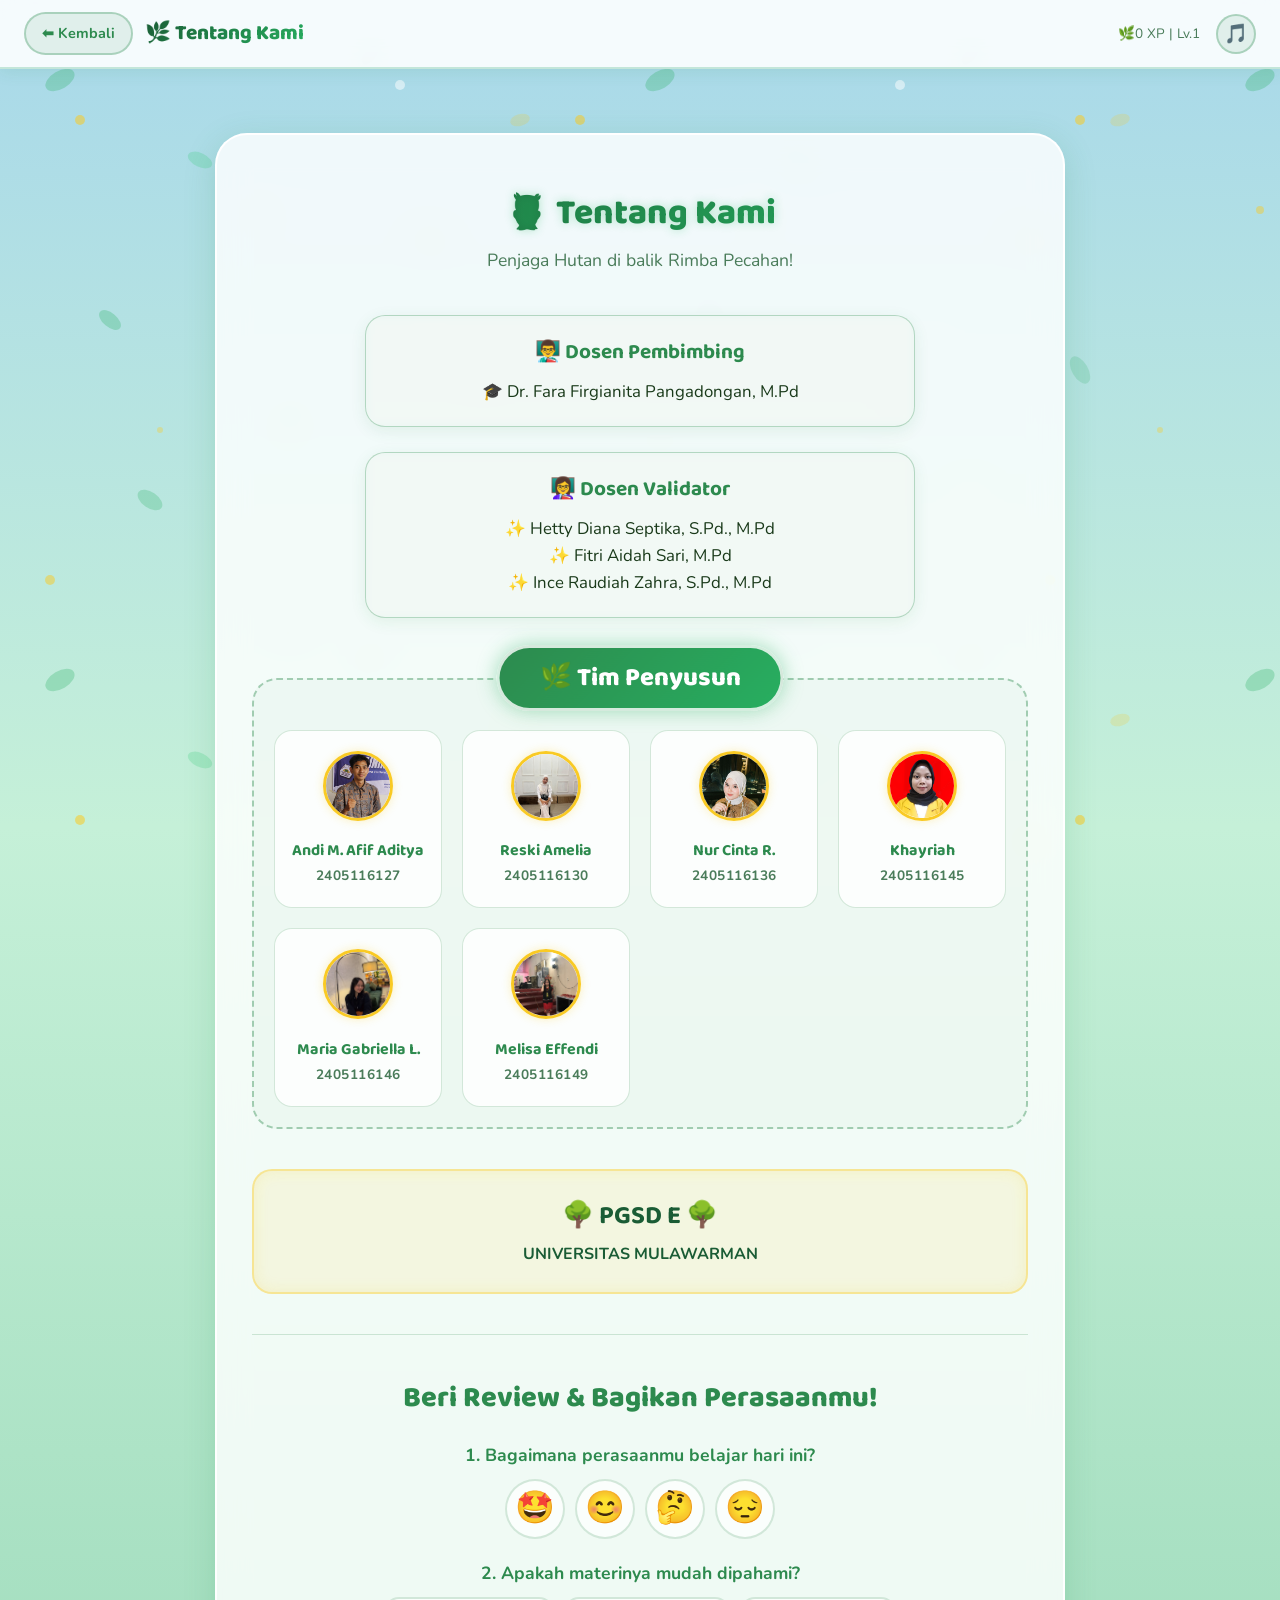
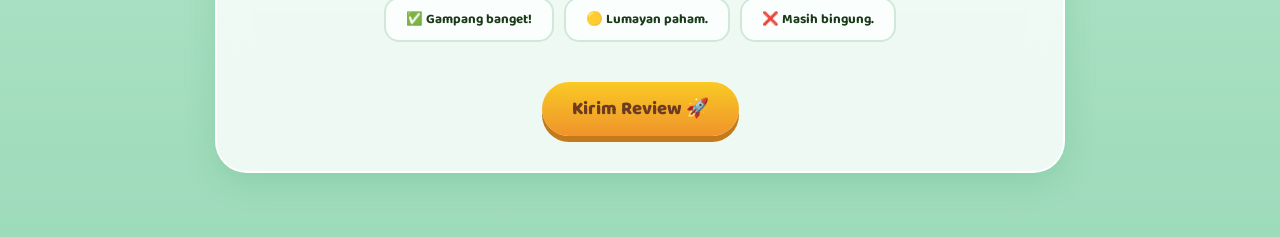
==== about.html @ dbb19a78 "Add files via upload" ====
<!DOCTYPE html>
<html lang="id">
<head>
    <meta charset="UTF-8">
    <meta name="viewport" content="width=device-width, initial-scale=1.0">
    <meta name="description" content="Tentang Kami - Tim pengembang eLKPD Rimba Pecahan.">
    <title>Rimba Pecahan - Tentang Kami</title>
    <link rel="stylesheet" href="css/style.css">
    <style>
        /* Container Utama */
        .about-panel { max-width: 850px; margin: 40px auto; padding-top: 50px !important; }
        
        .section-heading { font-family: 'Baloo 2'; font-weight: 800; color: var(--forest-dark); text-shadow: 0 0 10px rgba(39, 174, 96, 0.3); }

        /* Role Box Modern */
        .role-box {
            background: rgba(45, 138, 78, 0.05);
            backdrop-filter: blur(5px);
            border-radius: 20px;
            padding: 20px;
            max-width: 550px;
            margin: 0 auto 25px auto;
            text-align: center;
            border: 1px solid rgba(45, 138, 78, 0.3);
            box-shadow: 0 4px 15px rgba(45, 138, 78, 0.1);
        }
        .role-box h4 { font-family: 'Baloo 2'; font-size: 1.3rem; color: var(--forest-mid); margin-bottom: 10px; }
        .role-box p, .role-box ul { color: var(--text-primary); font-size: 1.05rem; list-style: none; padding: 0; margin: 0; }

        /* Area Tim Penyusun */
        .team-wrapper {
            position: relative;
            margin-top: 60px;
            padding: 40px 20px 20px 20px;
            border-radius: 25px;
            border: 2px dashed rgba(45, 138, 78, 0.4);
            background: rgba(45, 138, 78, 0.03);
        }

        /* Label Tim Penyusun yang Diselaraskan */
        .team-badge {
            background: linear-gradient(135deg, var(--forest-mid) 0%, var(--leaf-vivid) 100%);
            color: white;
            padding: 10px 40px;
            border-radius: 50px;
            font-family: 'Baloo 2', cursive;
            font-size: 1.6rem;
            border: 3px solid rgba(255, 255, 255, 0.8);
            box-shadow: 0 0 20px rgba(39, 174, 96, 0.4);
            position: absolute;
            top: -35px;
            left: 50%;
            transform: translateX(-50%);
            z-index: 10;
            white-space: nowrap;
            font-weight: 800;
        }

        /* Grid Anggota */
        .dev-grid { 
            display: grid; 
            grid-template-columns: repeat(auto-fit, minmax(140px, 1fr)); 
            gap: 20px; 
            margin-top: 10px; 
        }

        .dev-member { 
            background: rgba(255, 255, 255, 0.8); 
            padding: 20px 10px; 
            border-radius: 18px; 
            border: 1px solid rgba(45, 138, 78, 0.2); 
            text-align: center; 
            transition: all 0.3s cubic-bezier(0.175, 0.885, 0.32, 1.275); 
        }

        .dev-member:hover { 
            transform: translateY(-10px); 
            background: rgba(255, 255, 255, 0.95);
            border-color: var(--sunny-yellow);
            box-shadow: 0 10px 25px rgba(249, 202, 36, 0.2);
        }

        .dev-ava img { 
            width: 70px; height: 70px; 
            border-radius: 50%; 
            border: 3px solid var(--sunny-yellow); 
            box-shadow: 0 0 10px rgba(249, 202, 36, 0.3);
            margin: 0 auto 12px;
            object-fit: cover;
        }

        .dev-name { font-family: 'Baloo 2'; font-weight: 700; color: var(--forest-mid); font-size: 1rem; line-height: 1.2; margin-bottom: 5px; }
        .dev-nim { font-size: 0.85rem; color: var(--text-secondary); font-weight: bold; letter-spacing: 0.5px; }

        /* Universitas Badge */
        .univ-badge { 
            text-align: center; 
            margin-top: 40px; 
            padding: 25px; 
            background: rgba(249, 202, 36, 0.1); 
            border: 2px solid rgba(249, 202, 36, 0.4); 
            border-radius: 20px; 
            box-shadow: inset 0 0 15px rgba(249, 202, 36, 0.15);
        }
        .univ-badge h3 { font-family: 'Baloo 2'; color: var(--forest-dark); font-size: 1.6rem; margin-bottom: 5px; }

        /* Review Section */
        .r-btn { border-radius: 15px; font-family: 'Baloo 2'; font-weight: 700; border: 2px solid rgba(45, 138, 78, 0.2); background: rgba(255,255,255,0.7); cursor:pointer; padding:10px; transition:0.3s; color:var(--text-primary); }
        .r-btn:hover { background: rgba(255,255,255,0.9); }
        .r-btn.selected { background: var(--leaf-vivid) !important; color: white !important; border-color: var(--forest-mid) !important; }
        .btn-gold { 
            background: linear-gradient(to bottom, var(--sunny-yellow), var(--honey-orange));
            color: var(--wood-dark); font-weight: 800; padding: 12px 30px; border-radius: 50px;
            border: none; cursor: pointer; transition: 0.3s;
        }
        .btn-gold:hover { transform: scale(1.1); box-shadow: 0 0 20px rgba(249, 202, 36, 0.6); }
        
        .rating-row { display: flex; gap: 10px; justify-content: center; margin-top: 10px; flex-wrap: wrap;}
        .r-emoji { font-size: 2rem; border-radius: 50%; width: 60px; height: 60px; display:flex; align-items:center; justify-content:center;}
        .r-text { padding: 10px 20px; }
        .review-q { margin-bottom: 20px; text-align: left;}
        .review-q p { font-weight: bold; color: var(--forest-mid); font-size: 1.1rem; text-align:center;}
        .divider { border: 0; height: 1px; background: rgba(45, 138, 78, 0.2); margin: 40px 0; }
        .section-title { font-family: 'Baloo 2'; font-size: 1.8rem; color: var(--forest-mid); font-weight: 800; margin-bottom: 20px;}
    </style>
</head>
<body>
    <script src="js/script.js"></script>
    <script>
        renderTopNav('Tentang Kami', true, 'dashboard.html');

        document.body.insertAdjacentHTML('beforeend', `
        <main class="page-container">
            <div class="glass-panel about-panel">
                <div class="section-heading" style="text-align:center; font-size:2.2rem; margin-bottom:5px;">🦉 Tentang Kami</div>
                <div class="section-subtitle" style="text-align:center; margin-bottom:40px;">Penjaga Hutan di balik Rimba Pecahan!</div>

                <div class="role-box">
                    <h4>👨‍🏫 Dosen Pembimbing</h4>
                    <p>🎓 Dr. Fara Firgianita Pangadongan, M.Pd</p>
                </div>

                <div class="role-box">
                    <h4>👩‍🏫 Dosen Validator</h4>
                    <ul>
                        <li>✨ Hetty Diana Septika, S.Pd., M.Pd</li>
                        <li>✨ Fitri Aidah Sari, M.Pd</li>
                        <li>✨ Ince Raudiah Zahra, S.Pd., M.Pd</li>
                    </ul>
                </div>
                
                <div class="team-wrapper">
                    <div class="team-badge">🌿 Tim Penyusun</div>
                    <div class="dev-grid">
                        <div class="dev-member">
                            <div class="dev-ava"><img src="img/andi.jpg" alt="Andi"></div>
                            <div class="dev-name">Andi M. Afif Aditya</div>
                            <div class="dev-nim">2405116127</div>
                        </div>
                        <div class="dev-member">
                            <div class="dev-ava"><img src="img/reski.jpg" alt="Reski"></div>
                            <div class="dev-name">Reski Amelia</div>
                            <div class="dev-nim">2405116130</div>
                        </div>
                        <div class="dev-member">
                            <div class="dev-ava"><img src="img/nurcinta.jpg" alt="Nur Cinta"></div>
                            <div class="dev-name">Nur Cinta R.</div>
                            <div class="dev-nim">2405116136</div>
                        </div>
                        <div class="dev-member">
                            <div class="dev-ava"><img src="img/khayriah.jpg" alt="Khayriah"></div>
                            <div class="dev-name">Khayriah</div>
                            <div class="dev-nim">2405116145</div>
                        </div>
                        <div class="dev-member">
                            <div class="dev-ava"><img src="img/maria.jpg" alt="Maria"></div>
                            <div class="dev-name">Maria Gabriella L.</div>
                            <div class="dev-nim">2405116146</div>
                        </div>                       
                        <div class="dev-member">
                            <div class="dev-ava"><img src="img/melisa.jpg" alt="Melisa"></div>
                            <div class="dev-name">Melisa Effendi</div>
                            <div class="dev-nim">2405116149</div>
                        </div>
                    </div> 
                </div>

                <div class="univ-badge">
                    <h3>🌳 PGSD E 🌳</h3>
                    <h4 style="color: var(--forest-dark); font-weight: bold;">UNIVERSITAS MULAWARMAN</h4>
                </div>

                <hr class="divider">

                <div class="review-section" style="text-align:center">
                    <div class="section-title">Beri Review & Bagikan Perasaanmu!</div>

                    <div class="review-q">
                        <p>1. Bagaimana perasaanmu belajar hari ini?</p>
                        <div class="rating-row" id="moodRow">
                            <button class="r-btn r-emoji" data-group="mood" onclick="selectRating(this)" title="Senang Sekali">🤩</button>
                            <button class="r-btn r-emoji" data-group="mood" onclick="selectRating(this)" title="Senang">😊</button>
                            <button class="r-btn r-emoji" data-group="mood" onclick="selectRating(this)" title="Biasa Saja">🤔</button>
                            <button class="r-btn r-emoji" data-group="mood" onclick="selectRating(this)" title="Sedih">😔</button>
                        </div>
                    </div>

                    <div class="review-q">
                        <p>2. Apakah materinya mudah dipahami?</p>
                        <div class="rating-row" id="understandRow">
                            <button class="r-btn r-text" data-group="understand" onclick="selectRating(this)"><span>✅</span> Gampang banget!</button>
                            <button class="r-btn r-text" data-group="understand" onclick="selectRating(this)"><span>🟡</span> Lumayan paham.</button>
                            <button class="r-btn r-text" data-group="understand" onclick="selectRating(this)"><span>❌</span> Masih bingung.</button>
                        </div>
                    </div>

                    <button class="btn-gold" style="margin-top:20px" onclick="submitReview()">Kirim Review 🚀</button>
                </div>
            </div>
        </main>`);

        function selectRating(btn) {
            const group = btn.dataset.group;
            document.querySelectorAll(`.r-btn[data-group='${group}']`).forEach(b => b.classList.remove('selected'));
            btn.classList.add('selected');
            if(typeof AudioManager !== 'undefined') AudioManager.playClick();
        }

        function submitReview() {
            alert('Terima kasih reviewnya! 🌿');
            window.location.href = 'dashboard.html';
        }
    </script>
</body>
</html>
---- css/style.css ----
/* === RIMBA AJAIB PECAHAN - MAGICAL FOREST DESIGN SYSTEM === */
@import url('https://fonts.googleapis.com/css2?family=Nunito:wght@400;600;700;900&family=Baloo+2:wght@500;700;800;900&display=swap');

:root {
  /* === Magical Forest Palette === */
  --forest-dark:    #1a5c35;
  --forest-mid:     #2d8a4e;
  --forest-light:   #52b788;
  --leaf-vivid:     #27ae60;
  --leaf-bright:    #2ecc71;
  --sunny-yellow:   #f9ca24;
  --honey-orange:   #f0932b;
  --sky-blue:       #74b9ff;
  --sky-light:      #a8d8ea;
  --wood-dark:      #6d3b1f;
  --wood-mid:       #9b6a3d;
  --wood-light:     #d4956a;
  --cream:          #fffbf0;
  --warm-white:     #ffffff;

  /* === Compatibility Aliases (used in inline styles across HTML files) === */
  --deep-navy:      var(--forest-dark);
  --space-blue:     var(--forest-mid);
  --nebula-purple:  #6c5ce7;
  --star-gold:      var(--sunny-yellow);
  --comet-orange:   var(--honey-orange);
  --plasma-cyan:    var(--sky-blue);
  --aurora-green:   var(--leaf-vivid);
  --nova-pink:      #fd79a8;
  --text-primary:   #1a3a1a;
  --text-secondary: #4a7c5a;

  /* === Light Forest Glass Effect === */
  --glass-bg:       rgba(255, 255, 255, 0.82);
  --glass-border:   rgba(255, 255, 255, 0.95);
  --glass-shadow:   0 8px 32px rgba(45, 138, 78, 0.18);

  /* === Shape === */
  --radius-sm:      14px;
  --radius-md:      22px;
  --radius-lg:      32px;
  --radius-full:    50px;

  /* === Transitions === */
  --transition-fast:   0.2s ease;
  --transition-med:    0.4s cubic-bezier(0.25, 0.8, 0.25, 1);
  --transition-bounce: 0.6s cubic-bezier(0.68, -0.55, 0.265, 1.55);
}

*, *::before, *::after { box-sizing: border-box; margin: 0; padding: 0; }

html { scroll-behavior: smooth; }

body {
  font-family: 'Nunito', sans-serif;
  background: linear-gradient(180deg, #a8d8ea 0%, #c5f0d8 45%, #9edbbb 100%);
  color: var(--text-primary);
  min-height: 100vh;
  overflow-x: hidden;
  line-height: 1.6;
}

/* === FLOATING FOREST BACKGROUND LAYERS (replaces starfield) === */
.forest-layer {
  position: fixed; top: 0; left: 0;
  width: 100%; height: 100%;
  pointer-events: none; z-index: 0;
  overflow: hidden;
}

/* Floating leaves layer */
.forest-layer.layer1 {
  background: transparent url("data:image/svg+xml,%3Csvg xmlns='http://www.w3.org/2000/svg' width='600' height='600'%3E%3Cellipse cx='60' cy='80' rx='16' ry='9' fill='%2327ae60' opacity='0.28' transform='rotate(-30 60 80)'/%3E%3Cellipse cx='200' cy='160' rx='13' ry='7' fill='%232ecc71' opacity='0.22' transform='rotate(25 200 160)'/%3E%3Cellipse cx='370' cy='55' rx='11' ry='6' fill='%2327ae60' opacity='0.2' transform='rotate(-50 370 55)'/%3E%3Cellipse cx='430' cy='240' rx='15' ry='8' fill='%23f9ca24' opacity='0.18' transform='rotate(15 430 240)'/%3E%3Cellipse cx='110' cy='320' rx='13' ry='7' fill='%2327ae60' opacity='0.28' transform='rotate(40 110 320)'/%3E%3Cellipse cx='290' cy='420' rx='11' ry='6' fill='%232ecc71' opacity='0.22' transform='rotate(-25 290 420)'/%3E%3Cellipse cx='480' cy='370' rx='15' ry='8' fill='%2327ae60' opacity='0.18' transform='rotate(60 480 370)'/%3E%3Cellipse cx='520' cy='120' rx='10' ry='6' fill='%23f9ca24' opacity='0.2' transform='rotate(-15 520 120)'/%3E%3Cellipse cx='150' cy='500' rx='14' ry='8' fill='%2327ae60' opacity='0.25' transform='rotate(35 150 500)'/%3E%3C/svg%3E") repeat;
  animation: driftLeaves1 70s linear infinite;
}

/* Firefly/sparkle layer */
.forest-layer.layer2 {
  background: transparent url("data:image/svg+xml,%3Csvg xmlns='http://www.w3.org/2000/svg' width='500' height='700'%3E%3Ccircle cx='80' cy='120' r='5' fill='%23f9ca24' opacity='0.55'/%3E%3Ccircle cx='260' cy='210' r='4' fill='%23f9ca24' opacity='0.45'/%3E%3Ccircle cx='400' cy='85' r='5' fill='%23ffffff' opacity='0.5'/%3E%3Ccircle cx='160' cy='430' r='3' fill='%23f9ca24' opacity='0.35'/%3E%3Ccircle cx='430' cy='340' r='4' fill='%23ffffff' opacity='0.4'/%3E%3Ccircle cx='50' cy='580' r='5' fill='%23f9ca24' opacity='0.5'/%3E%3Ccircle cx='330' cy='560' r='3' fill='%232ecc71' opacity='0.45'/%3E%3Ccircle cx='470' cy='490' r='4' fill='%23f9ca24' opacity='0.4'/%3E%3Cellipse cx='290' cy='630' rx='11' ry='6' fill='%2327ae60' opacity='0.18' transform='rotate(-30 290 630)'/%3E%3C/svg%3E") repeat;
  animation: driftLeaves2 100s linear infinite;
}

/* Keep backward-compat class names for HTML files that use stars-layer */
.stars-layer { display: none; }

@keyframes driftLeaves1 { to { background-position: -2500px 3500px; } }
@keyframes driftLeaves2 { to { background-position: 1800px -3000px; } }

/* === GLASSMORPHISM PANELS (Light Forest) === */
.glass-panel {
  background: var(--glass-bg);
  backdrop-filter: blur(16px);
  -webkit-backdrop-filter: blur(16px);
  border-radius: var(--radius-lg);
  border: 2px solid var(--glass-border);
  box-shadow: var(--glass-shadow);
  padding: 35px;
  transition: transform var(--transition-med), box-shadow var(--transition-med);
}
.glass-panel:hover {
  box-shadow: 0 12px 40px rgba(45, 138, 78, 0.25);
}

/* === TOP NAVIGATION BAR === */
.top-nav {
  position: sticky; top: 0; z-index: 100;
  display: flex; justify-content: space-between; align-items: center;
  padding: 12px 24px;
  background: rgba(255, 255, 255, 0.88);
  backdrop-filter: blur(14px);
  -webkit-backdrop-filter: blur(14px);
  border-bottom: 2px solid rgba(82, 183, 136, 0.3);
  box-shadow: 0 2px 16px rgba(45, 138, 78, 0.12);
}
.top-nav .nav-left { display: flex; align-items: center; gap: 12px; }
.top-nav .nav-right { display: flex; align-items: center; gap: 16px; }
.nav-title {
  font-family: 'Baloo 2', sans-serif;
  font-size: 1.3rem; font-weight: 800;
  background: linear-gradient(135deg, var(--forest-dark), var(--leaf-vivid));
  -webkit-background-clip: text; -webkit-text-fill-color: transparent;
  background-clip: text;
}
.nav-back-btn {
  background: rgba(45, 138, 78, 0.1); border: 2px solid rgba(45, 138, 78, 0.3);
  color: var(--forest-mid); padding: 8px 16px; border-radius: var(--radius-full);
  cursor: pointer; font-family: 'Nunito', sans-serif; font-weight: 700;
  font-size: 0.9rem; text-decoration: none;
  transition: all var(--transition-fast);
}
.nav-back-btn:hover { background: rgba(45, 138, 78, 0.2); transform: translateX(-3px); }
.nav-fire { animation: leafGlow 0.5s ease infinite alternate; }
@keyframes leafGlow {
  from { box-shadow: 0 0 10px rgba(39, 174, 96, 0.4), 0 0 20px rgba(39, 174, 96, 0.15); }
  to   { box-shadow: 0 0 22px rgba(39, 174, 96, 0.7), 0 0 45px rgba(39, 174, 96, 0.3); }
}

/* === MUSIC TOGGLE BUTTON === */
.btn-music {
  width: 40px; height: 40px; border-radius: 50%;
  background: rgba(45, 138, 78, 0.1); border: 2px solid rgba(45, 138, 78, 0.3);
  color: var(--forest-mid); font-size: 1.2rem; cursor: pointer;
  display: flex; align-items: center; justify-content: center;
  transition: all var(--transition-fast);
}
.btn-music:hover { background: rgba(45, 138, 78, 0.2); }
.btn-music.muted { opacity: 0.5; }

/* === BUTTONS === */
.btn-primary {
  background: linear-gradient(135deg, var(--honey-orange), #e67e22);
  color: white; border: none; padding: 14px 32px;
  font-family: 'Baloo 2', sans-serif; font-weight: 800; font-size: 1.15rem;
  border-radius: var(--radius-full); cursor: pointer;
  transition: all var(--transition-med);
  box-shadow: 0 6px 0 #b86118; text-shadow: 1px 1px 1px rgba(0,0,0,0.2);
  position: relative; overflow: hidden;
}
.btn-primary:hover  { transform: translateY(-3px); box-shadow: 0 9px 0 #b86118; }
.btn-primary:active { transform: translateY(4px);  box-shadow: 0 0 0 #b86118; }

.btn-secondary {
  background: linear-gradient(135deg, var(--sky-blue), #0984e3);
  color: white; border: none; padding: 12px 28px;
  font-family: 'Baloo 2', sans-serif; font-weight: 800; font-size: 1.05rem;
  border-radius: var(--radius-full); cursor: pointer;
  transition: all var(--transition-med);
  box-shadow: 0 5px 0 #0769b0;
}
.btn-secondary:hover { transform: translateY(-2px); box-shadow: 0 7px 0 #0769b0; }

.btn-gold {
  background: linear-gradient(135deg, var(--sunny-yellow), #f0932b);
  color: var(--wood-dark); border: none; padding: 14px 32px;
  font-family: 'Baloo 2', sans-serif; font-weight: 800; font-size: 1.15rem;
  border-radius: var(--radius-full); cursor: pointer;
  transition: all var(--transition-med);
  box-shadow: 0 6px 0 #c57a1a;
}
.btn-gold:hover  { transform: translateY(-3px); box-shadow: 0 9px 0 #c57a1a; }
.btn-gold:active { transform: translateY(4px);  box-shadow: 0 0 0 #c57a1a; }

/* === XP BAR (Forest Style) === */
.xp-bar-wrap { width: 100%; margin: 10px 0; }
.xp-bar-track {
  width: 100%; height: 22px; background: rgba(45, 138, 78, 0.12);
  border-radius: var(--radius-full); overflow: hidden;
  border: 2px solid rgba(45, 138, 78, 0.25);
  box-shadow: inset 0 2px 8px rgba(0,0,0,0.08);
}
.xp-bar-fill {
  height: 100%; width: 0%;
  background: linear-gradient(90deg, var(--leaf-vivid), var(--sunny-yellow));
  border-radius: var(--radius-full);
  transition: width 0.8s cubic-bezier(0.4,0,0.2,1);
  box-shadow: 0 0 12px rgba(39, 174, 96, 0.4);
  position: relative;
}
.xp-bar-fill::after {
  content: ''; position: absolute; top: 0; left: 0; right: 0; bottom: 0;
  background: linear-gradient(180deg, rgba(255,255,255,0.35) 0%, transparent 50%);
  border-radius: var(--radius-full);
}

/* === STEPPER (Progressive Disclosure) === */
.stepper { display: flex; align-items: center; justify-content: center; gap: 0; margin: 25px 0; }
.step-dot {
  width: 40px; height: 40px; border-radius: 50%;
  display: flex; align-items: center; justify-content: center;
  font-weight: 800; font-size: 0.95rem; cursor: pointer;
  transition: all var(--transition-med);
  border: 2px solid rgba(45, 138, 78, 0.3);
  background: rgba(45, 138, 78, 0.08); color: var(--text-secondary);
}
.step-dot.active {
  background: linear-gradient(135deg, var(--forest-mid), var(--leaf-vivid));
  color: white; border-color: var(--forest-mid);
  box-shadow: 0 0 15px rgba(45, 138, 78, 0.4);
  transform: scale(1.15);
}
.step-dot.completed {
  background: var(--leaf-vivid); color: white;
  border-color: var(--leaf-vivid);
}
.step-line {
  width: 40px; height: 3px; background: rgba(45, 138, 78, 0.2);
  transition: background var(--transition-med);
}
.step-line.completed { background: var(--leaf-vivid); }

/* === MISSION MAP NODES (Forest Path) === */
.mission-node {
  position: relative; cursor: pointer;
  transition: all var(--transition-med);
}
.mission-node .planet-icon {
  width: 80px; height: 80px; border-radius: 50%;
  display: flex; align-items: center; justify-content: center;
  font-size: 2.5rem; transition: all var(--transition-med);
  border: 3px solid transparent;
}
.mission-node.unlocked .planet-icon {
  border-color: var(--sunny-yellow);
  box-shadow: 0 0 20px rgba(249, 202, 36, 0.4), 0 0 40px rgba(249, 202, 36, 0.1);
  animation: leafPulse 3s ease-in-out infinite;
}
.mission-node.locked .planet-icon {
  filter: brightness(0.5) saturate(0.3);
  cursor: not-allowed;
}
.mission-node.completed .planet-icon {
  border-color: var(--leaf-vivid);
  box-shadow: 0 0 20px rgba(39, 174, 96, 0.5);
}
@keyframes leafPulse {
  0%, 100% { box-shadow: 0 0 20px rgba(249,202,36,0.4); }
  50%       { box-shadow: 0 0 35px rgba(249,202,36,0.65), 0 0 60px rgba(249,202,36,0.2); }
}

/* === ANIMATIONS === */
@keyframes float        { 0%,100% { transform: translateY(0); }      50% { transform: translateY(-12px); } }
@keyframes breathe      { 0%,100% { transform: scale(1); }           50% { transform: scale(1.05); } }
@keyframes blink        { 0%,48%,52%,100% { opacity: 1; }            50% { opacity: 0.1; } }
@keyframes slideUp      { from { opacity: 0; transform: translateY(40px); }  to { opacity: 1; transform: translateY(0); } }
@keyframes slideDown    { from { opacity: 0; transform: translateY(-40px); } to { opacity: 1; transform: translateY(0); } }
@keyframes fadeIn       { from { opacity: 0; } to { opacity: 1; } }
@keyframes shake        { 0%,100%{transform:translateX(0)} 20%{transform:translateX(-8px)} 40%{transform:translateX(8px)} 60%{transform:translateX(-6px)} 80%{transform:translateX(6px)} }
@keyframes springBounce { 0%{transform:translateY(100vh) scale(0.3)} 60%{transform:translateY(-20px) scale(1.1)} 80%{transform:translateY(10px) scale(0.95)} 100%{transform:translateY(0) scale(1)} }
@keyframes numberPop    { from { transform:scale(1.3); color:var(--sunny-yellow); } to { transform:scale(1); color:var(--text-primary); } }
@keyframes gradientBG   { 0%{background-position:0% 50%} 50%{background-position:100% 50%} 100%{background-position:0% 50%} }
@keyframes zoomIn       { from{opacity:0;transform:scale(0.5)} to{opacity:1;transform:scale(1)} }
@keyframes pulseGlow    { 0%,100%{box-shadow:0 0 5px rgba(39,174,96,0.4)} 50%{box-shadow:0 0 20px rgba(39,174,96,0.7),0 0 40px rgba(39,174,96,0.25)} }
@keyframes wingFlap     { 0%,100%{transform:rotate(0deg)} 25%{transform:rotate(-8deg)} 75%{transform:rotate(8deg)} }
@keyframes leafSway     { 0%,100%{transform:rotate(-5deg)} 50%{transform:rotate(5deg)} }

.anim-float     { animation: float 3s ease-in-out infinite; }
.anim-breathe   { animation: breathe 4s ease-in-out infinite; }
.anim-blink     { animation: blink 4s ease-in-out infinite; }
.anim-slide-up  { animation: slideUp 0.8s var(--transition-bounce) forwards; }
.anim-slide-down{ animation: slideDown 0.8s var(--transition-bounce) forwards; }
.anim-fade-in   { animation: fadeIn 0.6s ease forwards; }
.anim-shake     { animation: shake 0.5s ease; }
.anim-spring    { animation: springBounce 1s cubic-bezier(0.68,-0.55,0.265,1.55) forwards; }

/* === QUIZ ANSWER STATES === */
.answer-correct {
  border-color: var(--leaf-vivid) !important;
  background: rgba(39,174,96,0.15) !important;
  box-shadow: 0 0 25px rgba(39,174,96,0.4) !important;
}
.answer-wrong {
  animation: shake 0.5s ease;
  border-color: #e74c3c !important;
  background: rgba(231,76,60,0.15) !important;
}

/* === DRAG & DROP ZONES === */
.drop-zone {
  min-height: 100px; border: 3px dashed rgba(45,138,78,0.4);
  border-radius: var(--radius-md); padding: 20px;
  transition: all var(--transition-fast);
  display: flex; align-items: center; justify-content: center;
  background: rgba(45,138,78,0.05);
}
.drop-zone.drag-over {
  border-color: var(--sky-blue); background: rgba(116,185,255,0.1);
  box-shadow: 0 0 20px rgba(116,185,255,0.2);
}
.drop-zone.correct  { border-color: var(--leaf-vivid); background: rgba(39,174,96,0.1); }
.drop-zone.incorrect{ border-color: #e74c3c; background: rgba(231,76,60,0.1); }
.draggable-item {
  cursor: grab; padding: 12px 20px; border-radius: var(--radius-sm);
  background: rgba(255,255,255,0.85); border: 2px solid rgba(45,138,78,0.3);
  color: var(--text-primary); font-weight: 700;
  transition: all var(--transition-fast);
  user-select: none; touch-action: none;
}
.draggable-item:active { cursor: grabbing; transform: scale(1.08); }
.draggable-item.dragging { opacity: 0.5; transform: scale(1.1); }

/* === HINT BUTTON (Owl) === */
.btn-hint {
  display: none; align-items: center; gap: 8px;
  background: linear-gradient(135deg, var(--honey-orange), #e67e22);
  color: white; border: none; padding: 10px 20px;
  border-radius: var(--radius-full); cursor: pointer;
  font-family: 'Nunito', sans-serif; font-weight: 700;
  animation: slideUp 0.5s var(--transition-bounce) forwards;
  transition: transform var(--transition-fast);
  margin-top: 12px;
}
.btn-hint.visible { display: inline-flex; }
.btn-hint:hover { transform: scale(1.05); }
.btn-hint .hint-icon { font-size: 1.5rem; }

/* === TIMER BAR (Leaf Energy) === */
.timer-bar-wrap {
  width: 100%; height: 14px; background: rgba(45,138,78,0.1);
  border-radius: var(--radius-full); overflow: hidden; margin: 12px 0;
  border: 1px solid rgba(45,138,78,0.2);
}
.timer-bar-fill {
  height: 100%; width: 100%;
  background: linear-gradient(90deg, #e74c3c, var(--honey-orange), var(--sunny-yellow));
  border-radius: var(--radius-full);
  transition: width 1s linear;
}

/* === CELEBRATION OVERLAY === */
.celebration-overlay {
  position: fixed; inset: 0; z-index: 1000;
  background: rgba(26, 74, 46, 0.88); backdrop-filter: blur(8px);
  display: none; flex-direction: column;
  align-items: center; justify-content: center;
}
.celebration-overlay.active { display: flex; }
.trophy { font-size: 8rem; animation: springBounce 1.2s cubic-bezier(0.68,-0.55,0.265,1.55) forwards; }
.score-counter {
  font-family: 'Baloo 2', sans-serif; font-size: 3rem; font-weight: 900;
  color: var(--sunny-yellow); margin: 20px 0;
}

/* === PROFILE CARD === */
.profile-card { text-align: center; padding: 30px; }
.profile-avatar {
  width: 100px; height: 100px; border-radius: 50%;
  background: linear-gradient(135deg, var(--forest-light), var(--sky-blue));
  display: flex; align-items: center; justify-content: center;
  font-size: 3.5rem; margin: 0 auto 15px;
  border: 3px solid var(--sunny-yellow);
  box-shadow: 0 0 20px rgba(249,202,36,0.3);
  animation: breathe 4s ease-in-out infinite;
}
.rank-badge {
  display: inline-block; padding: 5px 16px; border-radius: var(--radius-full);
  background: linear-gradient(135deg, var(--forest-mid), var(--leaf-vivid));
  color: white; font-weight: 800; font-size: 0.85rem;
  text-transform: uppercase; letter-spacing: 1px;
}

/* === CARDS GRID === */
.cards-grid {
  display: grid;
  grid-template-columns: repeat(auto-fit, minmax(260px, 1fr));
  gap: 24px;
}
.card-item {
  background: rgba(255,255,255,0.82);
  border: 2px solid rgba(45,138,78,0.2);
  border-radius: var(--radius-md); padding: 28px;
  cursor: pointer; transition: all var(--transition-med);
  text-decoration: none; color: var(--text-primary);
  display: flex; align-items: center; gap: 18px;
}
.card-item:hover {
  background: rgba(255,255,255,0.97);
  border-color: var(--sunny-yellow);
  transform: translateY(-4px);
  box-shadow: 0 10px 30px rgba(249,202,36,0.22);
}
.card-icon {
  font-size: 3rem; min-width: 60px; text-align: center;
  animation: float 3s ease-in-out infinite;
}
.card-title {
  font-family: 'Baloo 2', sans-serif; font-weight: 800;
  font-size: 1.3rem; margin-bottom: 4px; color: var(--forest-mid);
}
.card-desc { font-size: 0.95rem; color: var(--text-secondary); line-height: 1.4; }

/* === SECTION HEADINGS === */
.section-heading {
  font-family: 'Baloo 2', sans-serif; font-weight: 900;
  font-size: 2.2rem; text-align: center;
  background: linear-gradient(135deg, var(--forest-dark), var(--leaf-vivid));
  -webkit-background-clip: text; -webkit-text-fill-color: transparent;
  background-clip: text; margin-bottom: 8px;
}
.section-subtitle {
  text-align: center; color: var(--text-secondary);
  font-size: 1.1rem; margin-bottom: 30px;
}

/* === INPUT FIELDS === */
.input-field {
  width: 100%; padding: 14px 18px; border-radius: var(--radius-sm);
  border: 2px solid rgba(45,138,78,0.3);
  background: rgba(255,255,255,0.85); color: var(--text-primary);
  font-family: 'Nunito', sans-serif; font-size: 1.05rem;
  transition: all var(--transition-fast);
}
.input-field::placeholder { color: rgba(45,138,78,0.45); }
.input-field:focus {
  outline: none; border-color: var(--forest-mid);
  background: rgba(255,255,255,0.97);
  box-shadow: 0 0 12px rgba(45,138,78,0.22);
}

/* === CONTAINERS === */
.page-container { max-width: 960px; margin: 0 auto; padding: 24px; position: relative; z-index: 1; }

/* === RESPONSIVE === */
@media (max-width: 768px) {
  .top-nav { padding: 10px 16px; }
  .nav-title { font-size: 1rem; }
  .page-container { padding: 16px; }
  .glass-panel { padding: 24px; border-radius: var(--radius-md); }
  .section-heading { font-size: 1.7rem; }
  .cards-grid { grid-template-columns: 1fr; }
  .card-item { padding: 20px; }
  .profile-avatar { width: 80px; height: 80px; font-size: 2.5rem; }
}

@media (max-width: 480px) {
  .glass-panel { padding: 18px; }
  .section-heading { font-size: 1.4rem; }
  .btn-primary, .btn-gold { padding: 12px 24px; font-size: 1rem; }
  .step-dot { width: 32px; height: 32px; font-size: 0.8rem; }
  .step-line { width: 24px; }
}
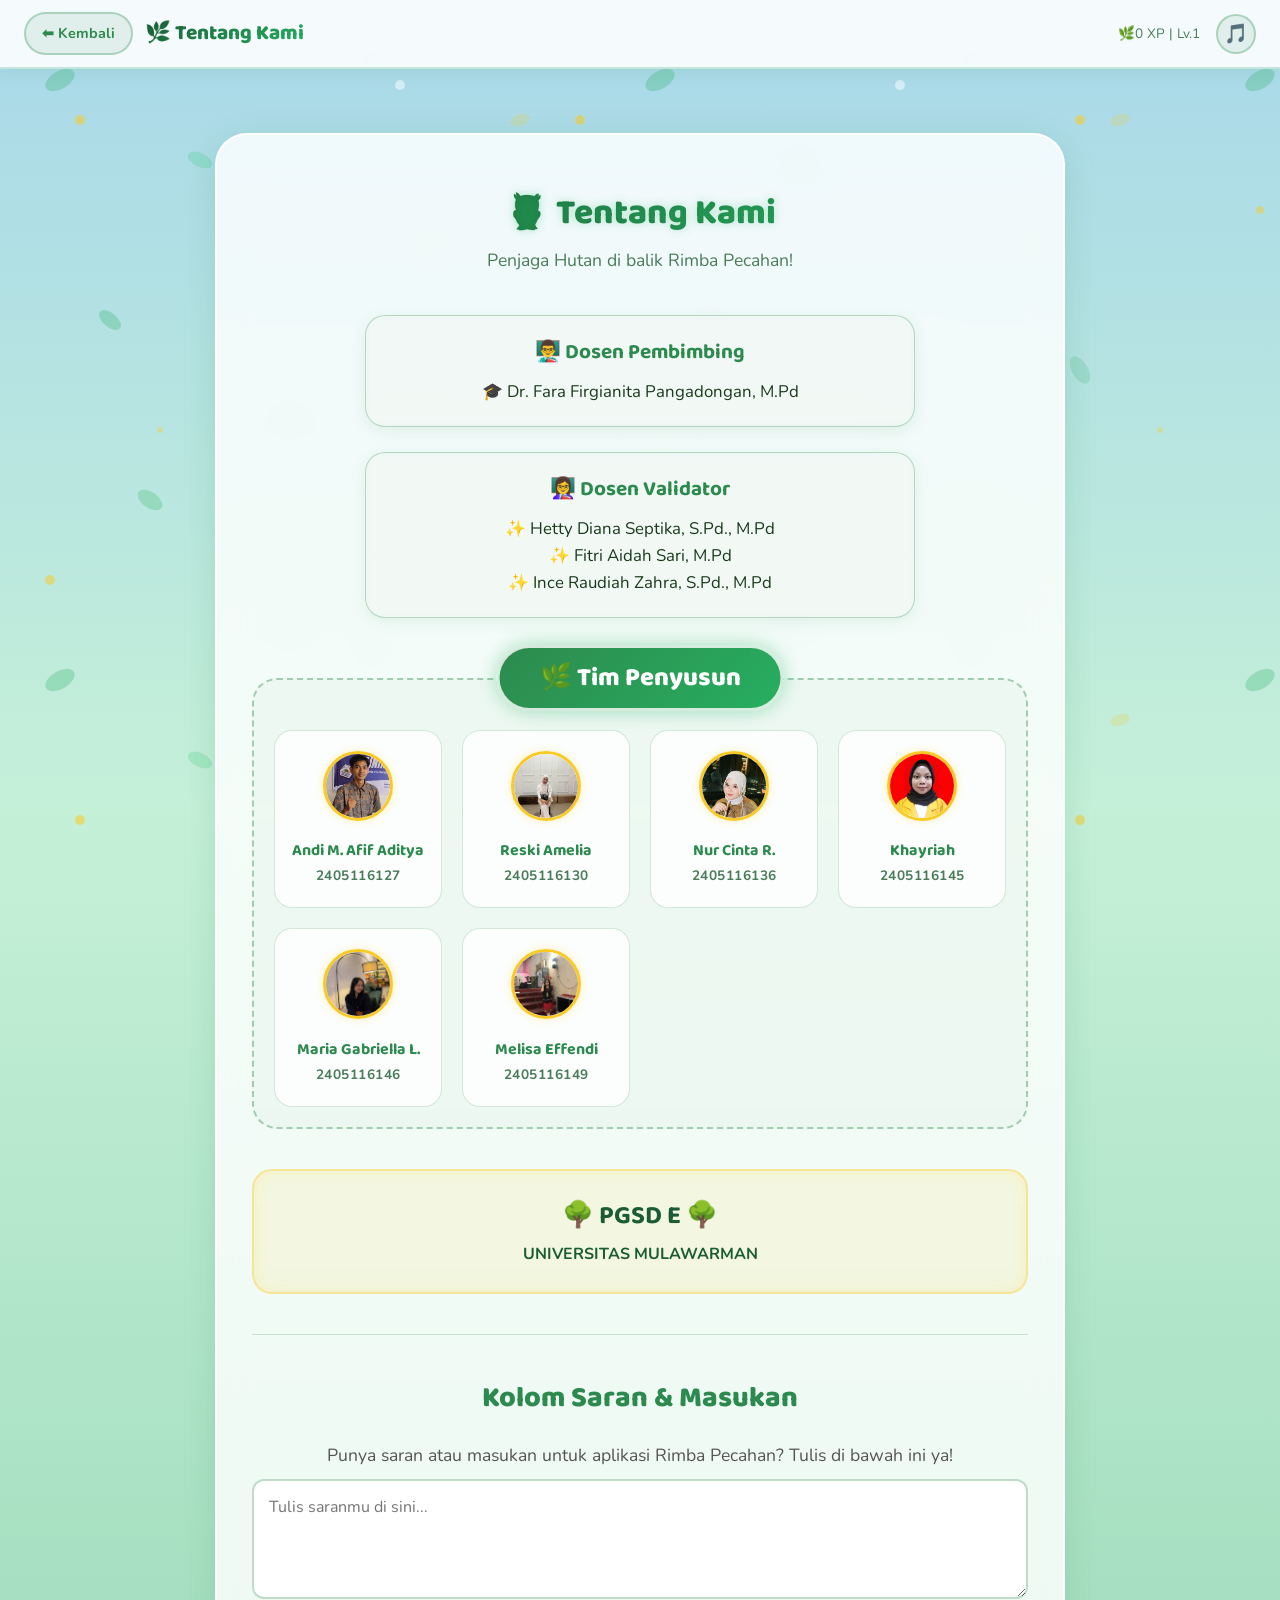
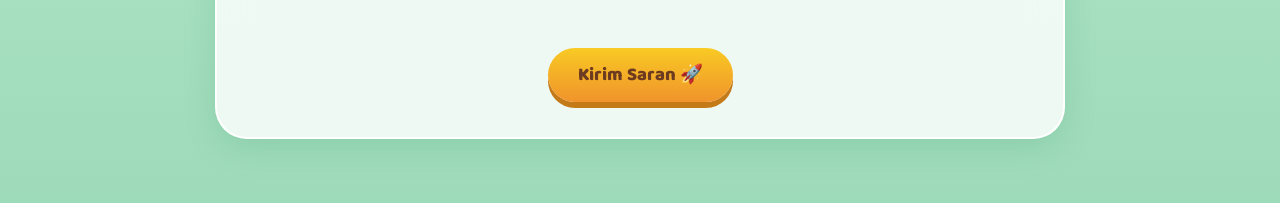
==== commit d9e50b88: "Add files via upload" ====
--- a/about.html
+++ b/about.html
@@ -193,42 +193,31 @@
                 <hr class="divider">
 
                 <div class="review-section" style="text-align:center">
-                    <div class="section-title">Beri Review & Bagikan Perasaanmu!</div>
+                    <div class="section-title">Kolom Saran & Masukan</div>
 
                     <div class="review-q">
-                        <p>1. Bagaimana perasaanmu belajar hari ini?</p>
-                        <div class="rating-row" id="moodRow">
-                            <button class="r-btn r-emoji" data-group="mood" onclick="selectRating(this)" title="Senang Sekali">🤩</button>
-                            <button class="r-btn r-emoji" data-group="mood" onclick="selectRating(this)" title="Senang">😊</button>
-                            <button class="r-btn r-emoji" data-group="mood" onclick="selectRating(this)" title="Biasa Saja">🤔</button>
-                            <button class="r-btn r-emoji" data-group="mood" onclick="selectRating(this)" title="Sedih">😔</button>
-                        </div>
+                        <p style="margin-bottom:10px; font-weight:normal; color:#555;">Punya saran atau masukan untuk aplikasi Rimba Pecahan? Tulis di bawah ini ya!</p>
+                        <textarea id="saranText" style="width:100%; min-height:120px; border-radius:12px; padding:15px; font-family:'Nunito', sans-serif; font-size:1rem; border:2px solid rgba(45,138,78,0.3);" placeholder="Tulis saranmu di sini..."></textarea>
                     </div>
 
-                    <div class="review-q">
-                        <p>2. Apakah materinya mudah dipahami?</p>
-                        <div class="rating-row" id="understandRow">
-                            <button class="r-btn r-text" data-group="understand" onclick="selectRating(this)"><span>✅</span> Gampang banget!</button>
-                            <button class="r-btn r-text" data-group="understand" onclick="selectRating(this)"><span>🟡</span> Lumayan paham.</button>
-                            <button class="r-btn r-text" data-group="understand" onclick="selectRating(this)"><span>❌</span> Masih bingung.</button>
-                        </div>
-                    </div>
-
-                    <button class="btn-gold" style="margin-top:20px" onclick="submitReview()">Kirim Review 🚀</button>
+                    <button class="btn-gold" style="margin-top:20px" onclick="submitSaran()">Kirim Saran 🚀</button>
                 </div>
             </div>
         </main>`);
 
-        function selectRating(btn) {
-            const group = btn.dataset.group;
-            document.querySelectorAll(`.r-btn[data-group='${group}']`).forEach(b => b.classList.remove('selected'));
-            btn.classList.add('selected');
+        function submitSaran() {
+            const text = document.getElementById('saranText').value.trim();
+            if (!text) {
+                alert('Tulis saranmu dulu ya! 😊');
+                return;
+            }
+            const s = SpaceStore.get();
+            // Simpan saran ke dalam sistem (akan ditambahkan di script.js)
+            SpaceStore.addFeedback(text, s.username, s.kelas);
+            
             if(typeof AudioManager !== 'undefined') AudioManager.playClick();
-        }
-
-        function submitReview() {
-            alert('Terima kasih reviewnya! 🌿');
-            window.location.href = 'dashboard.html';
+            alert('Terima kasih atas saran dan masukanmu! 🌿');
+            document.getElementById('saranText').value = '';
         }
     </script>
 </body>
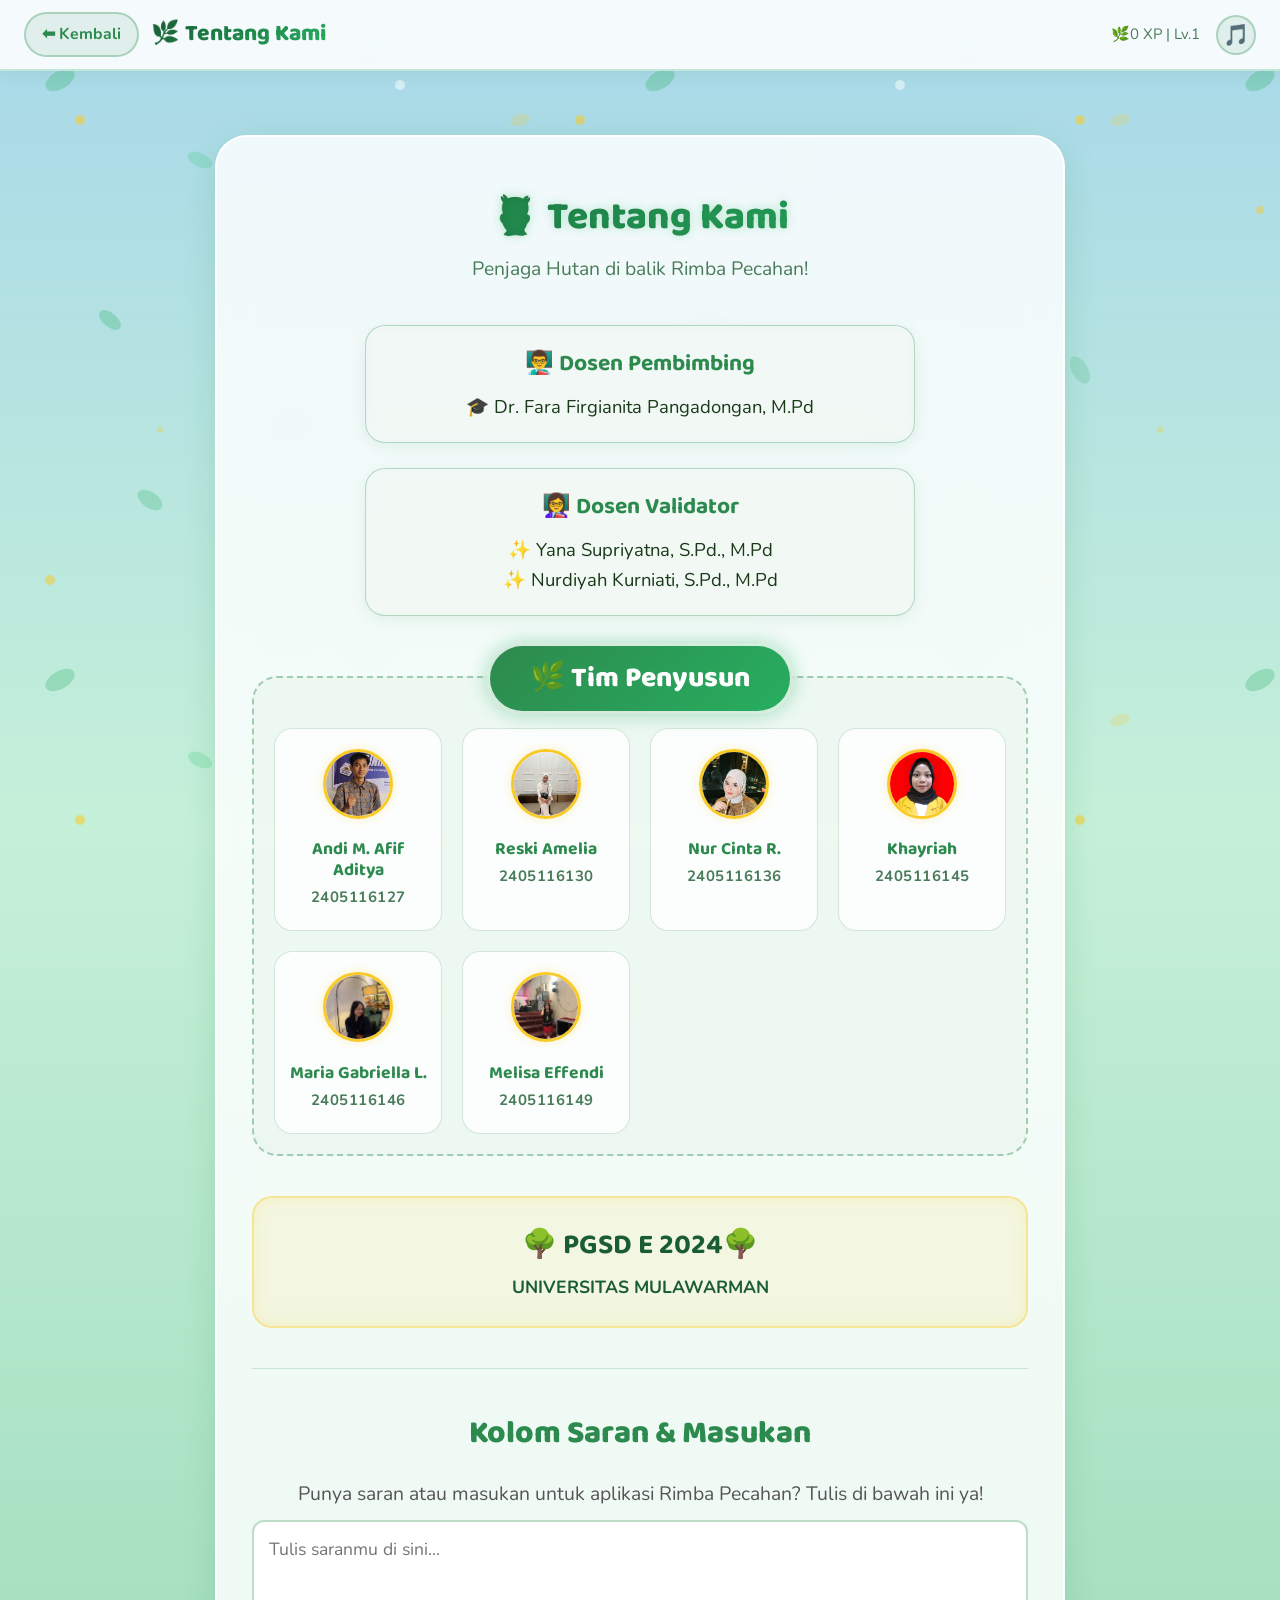
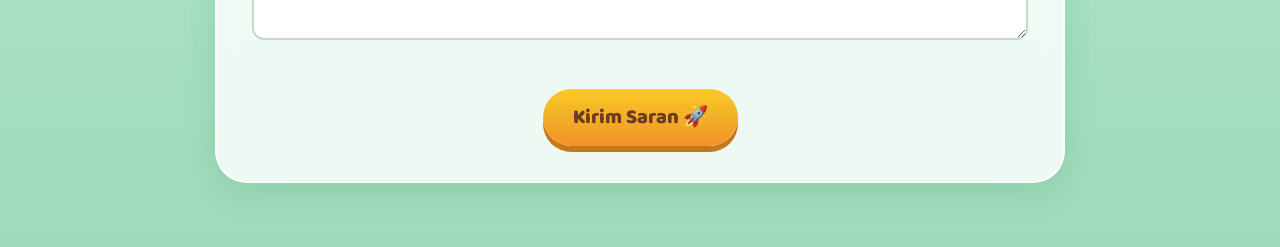
==== commit 86537b85: "Add files via upload" ====
--- a/about.html
+++ b/about.html
@@ -143,9 +143,8 @@
                 <div class="role-box">
                     <h4>👩‍🏫 Dosen Validator</h4>
                     <ul>
-                        <li>✨ Hetty Diana Septika, S.Pd., M.Pd</li>
-                        <li>✨ Fitri Aidah Sari, M.Pd</li>
-                        <li>✨ Ince Raudiah Zahra, S.Pd., M.Pd</li>
+                        <li>✨ Yana Supriyatna, S.Pd., M.Pd</li>
+                        <li>✨ Nurdiyah Kurniati, S.Pd., M.Pd</li>
                     </ul>
                 </div>
                 
@@ -186,7 +185,7 @@
                 </div>
 
                 <div class="univ-badge">
-                    <h3>🌳 PGSD E 🌳</h3>
+                    <h3>🌳 PGSD E 2024🌳</h3>
                     <h4 style="color: var(--forest-dark); font-weight: bold;">UNIVERSITAS MULAWARMAN</h4>
                 </div>
 
--- a/css/style.css
+++ b/css/style.css
@@ -49,7 +49,7 @@
 
 *, *::before, *::after { box-sizing: border-box; margin: 0; padding: 0; }
 
-html { scroll-behavior: smooth; }
+html { scroll-behavior: smooth; font-size: 110%; }
 
 body {
   font-family: 'Nunito', sans-serif;
@@ -439,22 +439,189 @@
 /* === CONTAINERS === */
 .page-container { max-width: 960px; margin: 0 auto; padding: 24px; position: relative; z-index: 1; }
 
+/* === FUN CHILDREN UTILITIES === */
+.fun-callout {
+  background: linear-gradient(135deg, rgba(249,202,36,0.12), rgba(240,147,43,0.08));
+  border: 2px solid rgba(249,202,36,0.35);
+  border-radius: var(--radius-md);
+  padding: 18px 22px;
+  margin: 16px 0;
+  position: relative;
+  overflow: hidden;
+}
+.fun-callout::before {
+  content: '';
+  position: absolute;
+  top: -30px; right: -30px;
+  width: 80px; height: 80px;
+  background: radial-gradient(circle, rgba(249,202,36,0.15) 0%, transparent 70%);
+  border-radius: 50%;
+}
+.fun-callout.green {
+  background: linear-gradient(135deg, rgba(39,174,96,0.1), rgba(46,204,113,0.06));
+  border-color: rgba(39,174,96,0.3);
+}
+.fun-callout.blue {
+  background: linear-gradient(135deg, rgba(116,185,255,0.12), rgba(9,132,227,0.06));
+  border-color: rgba(116,185,255,0.35);
+}
+.fun-callout.pink {
+  background: linear-gradient(135deg, rgba(253,121,168,0.1), rgba(232,67,147,0.06));
+  border-color: rgba(253,121,168,0.3);
+}
+.fun-callout.purple {
+  background: linear-gradient(135deg, rgba(108,92,231,0.1), rgba(162,155,254,0.06));
+  border-color: rgba(108,92,231,0.3);
+}
+
+.bounce-emoji {
+  display: inline-block;
+  animation: bounceEmoji 2s ease-in-out infinite;
+  font-size: 2.5rem;
+}
+@keyframes bounceEmoji {
+  0%, 100% { transform: translateY(0) rotate(0deg); }
+  25% { transform: translateY(-8px) rotate(-5deg); }
+  75% { transform: translateY(-4px) rotate(5deg); }
+}
+
+.wiggle {
+  animation: wiggle 3s ease-in-out infinite;
+}
+@keyframes wiggle {
+  0%, 100% { transform: rotate(0deg); }
+  15% { transform: rotate(-3deg); }
+  30% { transform: rotate(3deg); }
+  45% { transform: rotate(-2deg); }
+  60% { transform: rotate(2deg); }
+  75% { transform: rotate(0deg); }
+}
+
+.rainbow-divider {
+  height: 4px;
+  border: none;
+  border-radius: 4px;
+  background: linear-gradient(90deg, #e74c3c, #f39c12, #f1c40f, #2ecc71, #3498db, #9b59b6);
+  background-size: 200% 100%;
+  animation: rainbowSlide 4s linear infinite;
+  margin: 24px 0;
+}
+@keyframes rainbowSlide {
+  0% { background-position: 0% 50%; }
+  100% { background-position: 200% 50%; }
+}
+
+.sparkle-text {
+  position: relative;
+  display: inline-block;
+}
+.sparkle-text::after {
+  content: '✨';
+  position: absolute;
+  top: -8px; right: -18px;
+  font-size: 0.7em;
+  animation: sparkleRotate 2s ease-in-out infinite;
+}
+@keyframes sparkleRotate {
+  0%, 100% { transform: scale(1) rotate(0deg); opacity: 1; }
+  50% { transform: scale(1.3) rotate(20deg); opacity: 0.7; }
+}
+
+.kid-card {
+  background: white;
+  border: 3px solid rgba(45,138,78,0.15);
+  border-radius: var(--radius-md);
+  padding: 24px;
+  margin-bottom: 20px;
+  box-shadow: 0 8px 24px rgba(45,138,78,0.06);
+  transition: all 0.3s cubic-bezier(0.25,0.8,0.25,1);
+  position: relative;
+  overflow: hidden;
+}
+.kid-card:hover {
+  transform: translateY(-4px);
+  box-shadow: 0 14px 32px rgba(45,138,78,0.12);
+  border-color: var(--sunny-yellow);
+}
+.kid-card .card-accent {
+  position: absolute;
+  top: 0; left: 0;
+  width: 100%; height: 5px;
+}
+.kid-card .card-accent.orange { background: linear-gradient(90deg, #f39c12, #e67e22); }
+.kid-card .card-accent.green  { background: linear-gradient(90deg, #27ae60, #2ecc71); }
+.kid-card .card-accent.blue   { background: linear-gradient(90deg, #3498db, #74b9ff); }
+.kid-card .card-accent.purple { background: linear-gradient(90deg, #6c5ce7, #a29bfe); }
+.kid-card .card-accent.pink   { background: linear-gradient(90deg, #fd79a8, #e84393); }
+.kid-card .card-accent.rainbow { background: linear-gradient(90deg, #e74c3c, #f39c12, #2ecc71, #3498db, #9b59b6); }
+
+.floating-deco {
+  position: absolute;
+  pointer-events: none;
+  opacity: 0.15;
+  font-size: 2rem;
+  animation: floatDeco 6s ease-in-out infinite;
+}
+@keyframes floatDeco {
+  0%, 100% { transform: translateY(0) rotate(0deg); }
+  50% { transform: translateY(-15px) rotate(10deg); }
+}
+
+/* Fun number display for fractions */
+.fraction-display {
+  display: inline-flex;
+  flex-direction: column;
+  align-items: center;
+  font-family: 'Baloo 2', sans-serif;
+  font-weight: 900;
+  font-size: 2rem;
+  color: var(--forest-dark);
+  line-height: 1;
+  padding: 8px 16px;
+}
+.fraction-display .numerator,
+.fraction-display .denominator {
+  padding: 2px 8px;
+}
+.fraction-display .fraction-line {
+  width: 100%;
+  height: 3px;
+  background: var(--forest-dark);
+  border-radius: 2px;
+  margin: 2px 0;
+}
+
+/* Achievement pop animation */
+@keyframes achievePop {
+  0% { transform: scale(0); opacity: 0; }
+  50% { transform: scale(1.2); }
+  100% { transform: scale(1); opacity: 1; }
+}
+.achieve-pop {
+  animation: achievePop 0.6s cubic-bezier(0.68,-0.55,0.265,1.55) forwards;
+}
+
 /* === RESPONSIVE === */
 @media (max-width: 768px) {
+  html { font-size: 95%; } /* Mencegah font terlalu besar di tablet/mobile */
   .top-nav { padding: 10px 16px; }
-  .nav-title { font-size: 1rem; }
+  .nav-title { font-size: 1.1rem; }
   .page-container { padding: 16px; }
-  .glass-panel { padding: 24px; border-radius: var(--radius-md); }
+  .glass-panel { padding: 20px; border-radius: var(--radius-md); }
   .section-heading { font-size: 1.7rem; }
-  .cards-grid { grid-template-columns: 1fr; }
-  .card-item { padding: 20px; }
+  /* Mempertahankan layout 2 kolom semaksimal mungkin sebelum layar sangat kecil */
+  .cards-grid { grid-template-columns: repeat(auto-fit, minmax(200px, 1fr)); gap: 16px; }
+  .card-item { padding: 16px; flex-direction: column; text-align: center; gap: 12px; }
   .profile-avatar { width: 80px; height: 80px; font-size: 2.5rem; }
 }
 
 @media (max-width: 480px) {
-  .glass-panel { padding: 18px; }
-  .section-heading { font-size: 1.4rem; }
-  .btn-primary, .btn-gold { padding: 12px 24px; font-size: 1rem; }
+  html { font-size: 85%; } /* Menyesuaikan agar font rapi dan tidak raksasa di HP */
+  .cards-grid { grid-template-columns: 1fr; } /* 1 kolom untuk HP layar kecil */
+  .card-item { flex-direction: row; text-align: left; }
+  .glass-panel { padding: 16px; }
+  .section-heading { font-size: 1.6rem; }
+  .btn-primary, .btn-gold { padding: 12px 24px; font-size: 1.1rem; }
   .step-dot { width: 32px; height: 32px; font-size: 0.8rem; }
   .step-line { width: 24px; }
 }
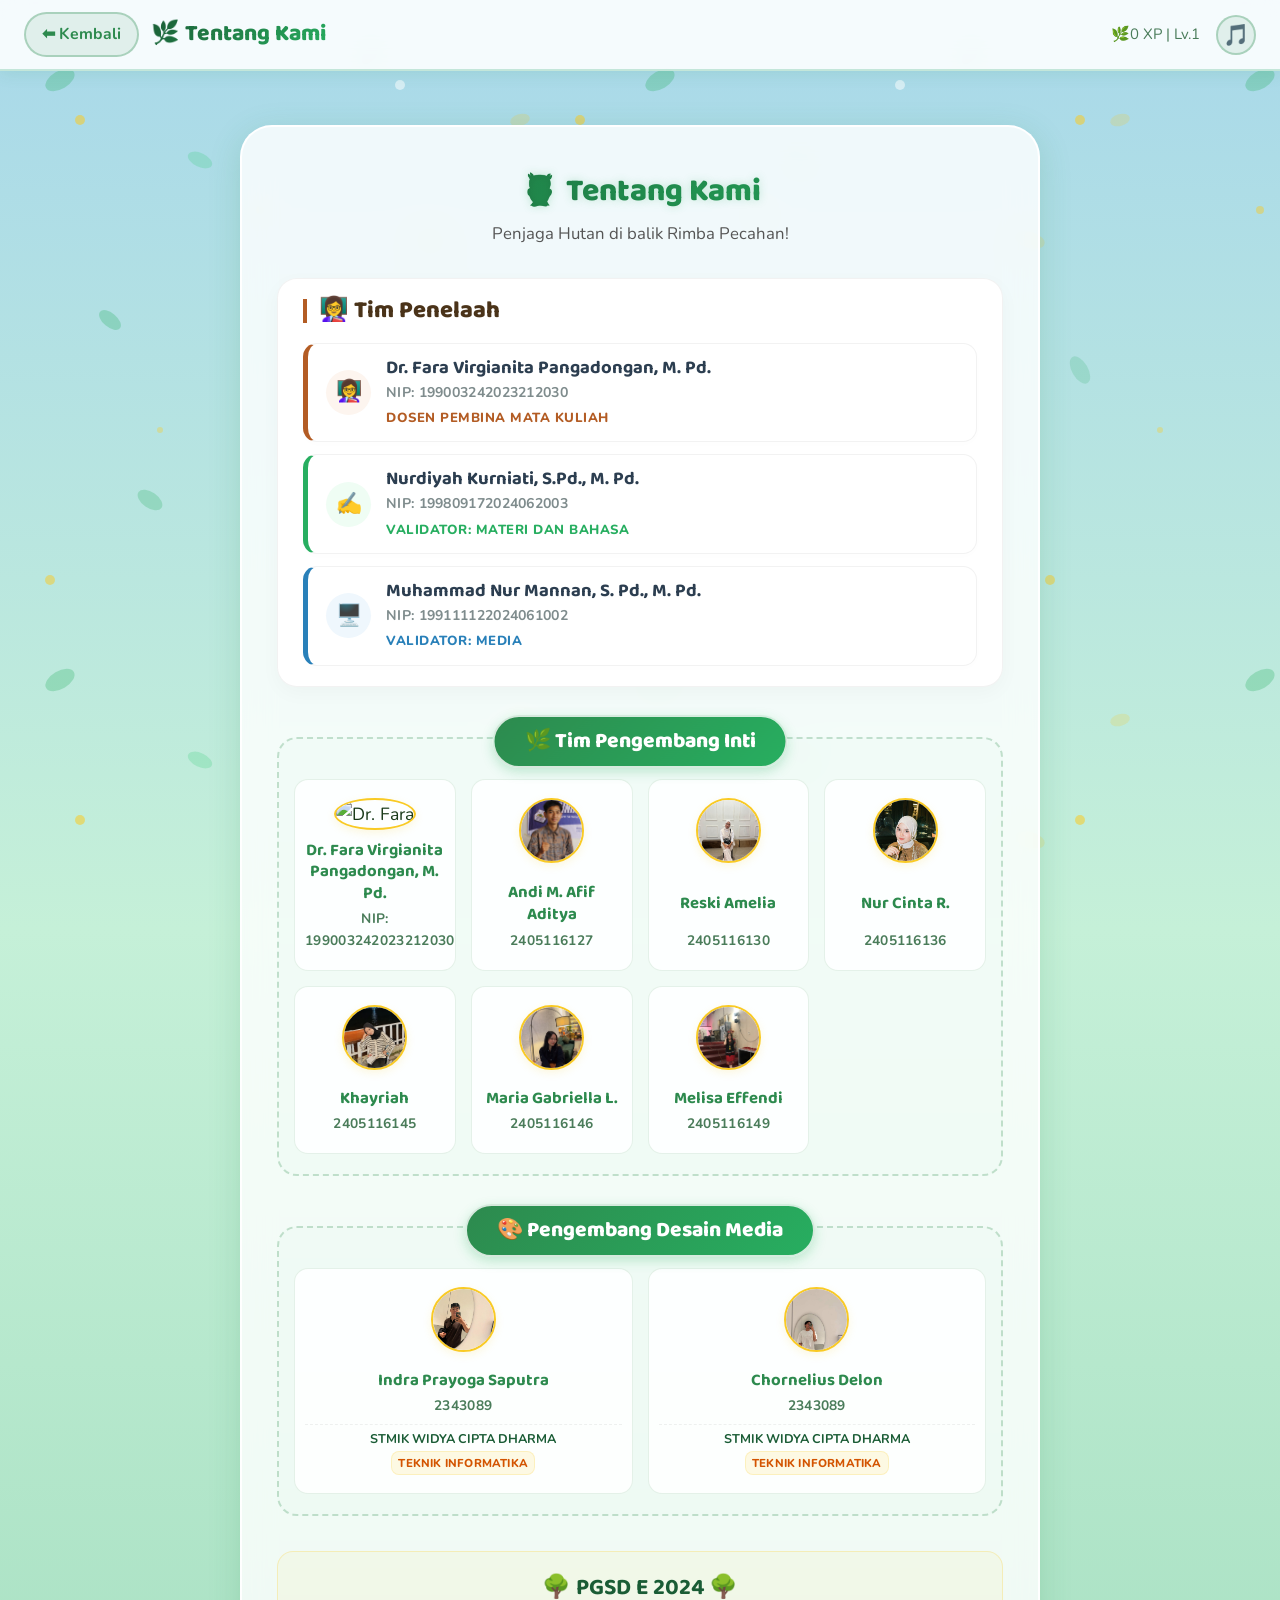
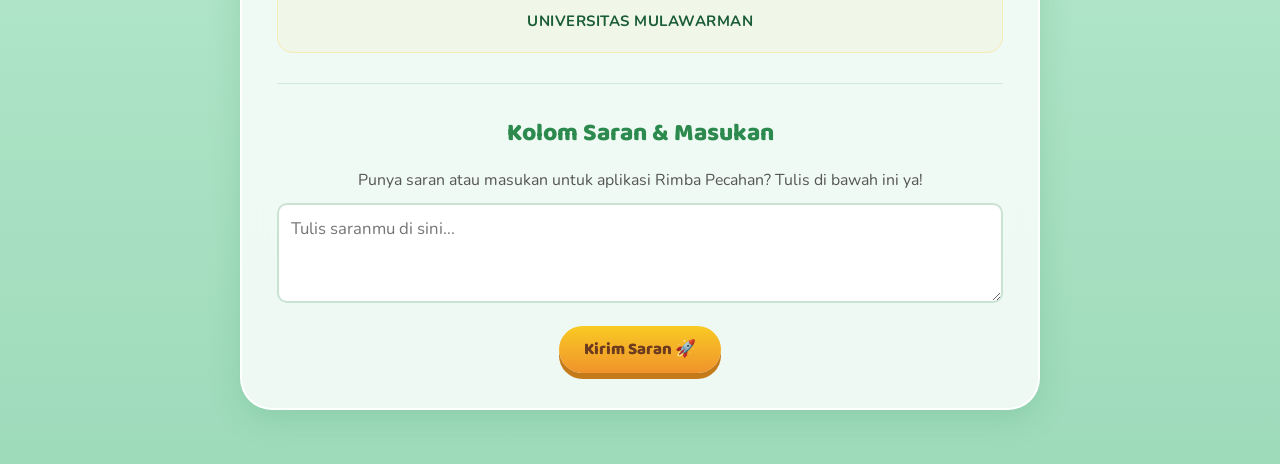
==== commit 2cda4924: "Add files via upload" ====
--- a/about.html
+++ b/about.html
@@ -8,47 +8,103 @@
     <link rel="stylesheet" href="css/style.css">
     <style>
         /* Container Utama */
-        .about-panel { max-width: 850px; margin: 40px auto; padding-top: 50px !important; }
-        
-        .section-heading { font-family: 'Baloo 2'; font-weight: 800; color: var(--forest-dark); text-shadow: 0 0 10px rgba(39, 174, 96, 0.3); }
-
-        /* Role Box Modern */
-        .role-box {
-            background: rgba(45, 138, 78, 0.05);
-            backdrop-filter: blur(5px);
+        .about-panel { max-width: 800px; margin: 30px auto; padding-top: 40px !important; }
+        
+        .section-heading { font-family: 'Baloo 2'; font-weight: 800; color: var(--forest-dark); text-shadow: 0 0 8px rgba(39, 174, 96, 0.25); }
+
+        /* ==========================================
+           GAYA TIM PENELAAH
+           ========================================== */
+        .penelaah-container {
+            background: #ffffff;
             border-radius: 20px;
-            padding: 20px;
-            max-width: 550px;
-            margin: 0 auto 25px auto;
-            text-align: center;
-            border: 1px solid rgba(45, 138, 78, 0.3);
-            box-shadow: 0 4px 15px rgba(45, 138, 78, 0.1);
-        }
-        .role-box h4 { font-family: 'Baloo 2'; font-size: 1.3rem; color: var(--forest-mid); margin-bottom: 10px; }
-        .role-box p, .role-box ul { color: var(--text-primary); font-size: 1.05rem; list-style: none; padding: 0; margin: 0; }
-
-        /* Area Tim Penyusun */
+            padding: 20px 25px;
+            margin-bottom: 35px;
+            box-shadow: 0 6px 20px rgba(0, 0, 0, 0.03);
+            border: 1px solid rgba(0, 0, 0, 0.05);
+        }
+        .penelaah-title {
+            display: flex;
+            align-items: center;
+            gap: 10px;
+            font-family: 'Baloo 2', cursive;
+            font-size: 1.35rem;
+            color: #4a3319;
+            margin-bottom: 20px;
+            border-left: 4px solid #b35c24;
+            padding-left: 12px;
+            line-height: 1;
+            font-weight: 800;
+        }
+        .reviewer-card {
+            display: flex;
+            align-items: center;
+            gap: 15px;
+            background: #ffffff;
+            border: 1px solid #f2f2f2;
+            border-radius: 14px;
+            padding: 12px 18px;
+            margin-bottom: 12px;
+            box-shadow: 0 2px 8px rgba(0, 0, 0, 0.01);
+            text-align: left;
+            transition: transform 0.2s ease;
+        }
+        .reviewer-card:hover {
+            transform: translateY(-2px);
+        }
+        .reviewer-card:last-child { margin-bottom: 0; }
+        
+        .reviewer-card.border-brown { border-left: 5px solid #b35c24; }
+        .reviewer-card.border-green { border-left: 5px solid #27ae60; }
+        .reviewer-card.border-blue { border-left: 5px solid #2980b9; }
+
+        .reviewer-icon {
+            width: 45px;
+            height: 45px;
+            border-radius: 50%;
+            display: flex;
+            align-items: center;
+            justify-content: center;
+            font-size: 1.2rem;
+            flex-shrink: 0;
+        }
+        .reviewer-card.border-brown .reviewer-icon { background: #fdf5ef; }
+        .reviewer-card.border-green .reviewer-icon { background: #effdf4; }
+        .reviewer-card.border-blue .reviewer-icon { background: #eff7fd; }
+
+        .reviewer-info { display: flex; flex-direction: column; gap: 1px; }
+        .reviewer-name { font-family: 'Baloo 2', cursive; font-size: 1.05rem; font-weight: 700; color: #2c3e50; margin: 0; line-height: 1.3; }
+        .reviewer-nip { font-size: 0.8rem; color: #7f8c8d; font-weight: bold; margin-top: 1px; letter-spacing: 0.3px; }
+        .reviewer-role { font-size: 0.75rem; font-weight: 800; text-transform: uppercase; letter-spacing: 0.5px; margin-top: 3px; }
+        
+        .reviewer-card.border-brown .reviewer-role { color: #b35c24; }
+        .reviewer-card.border-green .reviewer-role { color: #27ae60; }
+        .reviewer-card.border-blue .reviewer-role { color: #2980b9; }
+
+        /* ==========================================
+           AREA TIM PENYUSUN & PENGEMBANG DESAIN
+           ========================================== */
         .team-wrapper {
             position: relative;
-            margin-top: 60px;
-            padding: 40px 20px 20px 20px;
-            border-radius: 25px;
-            border: 2px dashed rgba(45, 138, 78, 0.4);
-            background: rgba(45, 138, 78, 0.03);
-        }
-
-        /* Label Tim Penyusun yang Diselaraskan */
+            margin-top: 50px;
+            padding: 35px 15px 20px 15px;
+            border-radius: 20px;
+            border: 2px dashed rgba(45, 138, 78, 0.25);
+            background: rgba(45, 138, 78, 0.01);
+            margin-bottom: 35px;
+        }
+
         .team-badge {
             background: linear-gradient(135deg, var(--forest-mid) 0%, var(--leaf-vivid) 100%);
             color: white;
-            padding: 10px 40px;
+            padding: 8px 30px;
             border-radius: 50px;
             font-family: 'Baloo 2', cursive;
-            font-size: 1.6rem;
-            border: 3px solid rgba(255, 255, 255, 0.8);
-            box-shadow: 0 0 20px rgba(39, 174, 96, 0.4);
+            font-size: 1.2rem;
+            border: 2px solid rgba(255, 255, 255, 0.8);
+            box-shadow: 0 4px 12px rgba(39, 174, 96, 0.25);
             position: absolute;
-            top: -35px;
+            top: -24px;
             left: 50%;
             transform: translateX(-50%);
             z-index: 10;
@@ -56,72 +112,70 @@
             font-weight: 800;
         }
 
-        /* Grid Anggota */
         .dev-grid { 
             display: grid; 
             grid-template-columns: repeat(auto-fit, minmax(140px, 1fr)); 
-            gap: 20px; 
-            margin-top: 10px; 
+            gap: 15px; 
+            margin-top: 5px; 
         }
 
         .dev-member { 
-            background: rgba(255, 255, 255, 0.8); 
-            padding: 20px 10px; 
-            border-radius: 18px; 
-            border: 1px solid rgba(45, 138, 78, 0.2); 
+            background: rgba(255, 255, 255, 0.9); 
+            padding: 18px 10px; 
+            border-radius: 14px; 
+            border: 1px solid rgba(45, 138, 78, 0.12); 
             text-align: center; 
-            transition: all 0.3s cubic-bezier(0.175, 0.885, 0.32, 1.275); 
+            transition: all 0.2s ease; 
+            display: flex;
+            flex-direction: column;
+            justify-content: space-between;
         }
 
         .dev-member:hover { 
-            transform: translateY(-10px); 
-            background: rgba(255, 255, 255, 0.95);
+            transform: translateY(-5px); 
+            background: #ffffff;
             border-color: var(--sunny-yellow);
-            box-shadow: 0 10px 25px rgba(249, 202, 36, 0.2);
+            box-shadow: 0 6px 15px rgba(249, 202, 36, 0.2);
         }
 
         .dev-ava img { 
-            width: 70px; height: 70px; 
+            width: 65px; height: 65px; 
             border-radius: 50%; 
-            border: 3px solid var(--sunny-yellow); 
-            box-shadow: 0 0 10px rgba(249, 202, 36, 0.3);
-            margin: 0 auto 12px;
+            border: 2.5px solid var(--sunny-yellow); 
+            box-shadow: 0 3px 8px rgba(249, 202, 36, 0.15);
+            margin: 0 auto 10px;
             object-fit: cover;
         }
 
-        .dev-name { font-family: 'Baloo 2'; font-weight: 700; color: var(--forest-mid); font-size: 1rem; line-height: 1.2; margin-bottom: 5px; }
-        .dev-nim { font-size: 0.85rem; color: var(--text-secondary); font-weight: bold; letter-spacing: 0.5px; }
+        .dev-name { font-family: 'Baloo 2'; font-weight: 700; color: var(--forest-mid); font-size: 0.95rem; line-height: 1.3; margin-bottom: 3px; }
+        .dev-nim { font-size: 0.78rem; color: var(--text-secondary); font-weight: 700; letter-spacing: 0.3px; }
+        
+        /* Gaya Tampilan Kampus & Prodi */
+        .dev-univ { font-size: 0.72rem; font-weight: 700; color: var(--forest-dark); margin-top: 8px; line-height: 1.2; border-top: 1px dashed rgba(0,0,0,0.06); padding-top: 6px; }
+        .dev-prodi { font-size: 0.65rem; font-weight: 800; color: #d35400; background: rgba(249, 202, 36, 0.12); padding: 2px 6px; border-radius: 8px; display: inline-block; margin-top: 3px; border: 1px solid rgba(249, 202, 36, 0.2); text-transform: uppercase; letter-spacing: 0.2px; }
 
         /* Universitas Badge */
         .univ-badge { 
             text-align: center; 
-            margin-top: 40px; 
-            padding: 25px; 
-            background: rgba(249, 202, 36, 0.1); 
-            border: 2px solid rgba(249, 202, 36, 0.4); 
-            border-radius: 20px; 
-            box-shadow: inset 0 0 15px rgba(249, 202, 36, 0.15);
-        }
-        .univ-badge h3 { font-family: 'Baloo 2'; color: var(--forest-dark); font-size: 1.6rem; margin-bottom: 5px; }
+            margin-top: 15px; 
+            padding: 18px; 
+            background: rgba(249, 202, 36, 0.06); 
+            border: 1.5px solid rgba(249, 202, 36, 0.25); 
+            border-radius: 16px; 
+        }
+        .univ-badge h3 { font-family: 'Baloo 2'; color: var(--forest-dark); font-size: 1.3rem; margin-bottom: 3px; }
+        .univ-badge h4 { font-size: 0.85rem; color: var(--forest-dark); font-weight: bold; letter-spacing: 0.5px; }
 
         /* Review Section */
-        .r-btn { border-radius: 15px; font-family: 'Baloo 2'; font-weight: 700; border: 2px solid rgba(45, 138, 78, 0.2); background: rgba(255,255,255,0.7); cursor:pointer; padding:10px; transition:0.3s; color:var(--text-primary); }
-        .r-btn:hover { background: rgba(255,255,255,0.9); }
-        .r-btn.selected { background: var(--leaf-vivid) !important; color: white !important; border-color: var(--forest-mid) !important; }
         .btn-gold { 
             background: linear-gradient(to bottom, var(--sunny-yellow), var(--honey-orange));
-            color: var(--wood-dark); font-weight: 800; padding: 12px 30px; border-radius: 50px;
-            border: none; cursor: pointer; transition: 0.3s;
-        }
-        .btn-gold:hover { transform: scale(1.1); box-shadow: 0 0 20px rgba(249, 202, 36, 0.6); }
-        
-        .rating-row { display: flex; gap: 10px; justify-content: center; margin-top: 10px; flex-wrap: wrap;}
-        .r-emoji { font-size: 2rem; border-radius: 50%; width: 60px; height: 60px; display:flex; align-items:center; justify-content:center;}
-        .r-text { padding: 10px 20px; }
-        .review-q { margin-bottom: 20px; text-align: left;}
-        .review-q p { font-weight: bold; color: var(--forest-mid); font-size: 1.1rem; text-align:center;}
-        .divider { border: 0; height: 1px; background: rgba(45, 138, 78, 0.2); margin: 40px 0; }
-        .section-title { font-family: 'Baloo 2'; font-size: 1.8rem; color: var(--forest-mid); font-weight: 800; margin-bottom: 20px;}
+            color: var(--wood-dark); font-weight: 800; padding: 10px 25px; border-radius: 50px;
+            border: none; cursor: pointer; transition: 0.2s; font-size: 0.95rem;
+        }
+        .btn-gold:hover { transform: scale(1.05); box-shadow: 0 0 15px rgba(249, 202, 36, 0.4); }
+        
+        .divider { border: 0; height: 1px; background: rgba(45, 138, 78, 0.15); margin: 30px 0; }
+        .section-title { font-family: 'Baloo 2'; font-size: 1.4rem; color: var(--forest-mid); font-weight: 800; margin-bottom: 15px;}
     </style>
 </head>
 <body>
@@ -132,25 +186,49 @@
         document.body.insertAdjacentHTML('beforeend', `
         <main class="page-container">
             <div class="glass-panel about-panel">
-                <div class="section-heading" style="text-align:center; font-size:2.2rem; margin-bottom:5px;">🦉 Tentang Kami</div>
-                <div class="section-subtitle" style="text-align:center; margin-bottom:40px;">Penjaga Hutan di balik Rimba Pecahan!</div>
-
-                <div class="role-box">
-                    <h4>👨‍🏫 Dosen Pembimbing</h4>
-                    <p>🎓 Dr. Fara Firgianita Pangadongan, M.Pd</p>
-                </div>
-
-                <div class="role-box">
-                    <h4>👩‍🏫 Dosen Validator</h4>
-                    <ul>
-                        <li>✨ Yana Supriyatna, S.Pd., M.Pd</li>
-                        <li>✨ Nurdiyah Kurniati, S.Pd., M.Pd</li>
-                    </ul>
+                <div class="section-heading" style="text-align:center; font-size:1.8rem; margin-bottom:3px;">🦉 Tentang Kami</div>
+                <div class="section-subtitle" style="text-align:center; font-size:0.95rem; margin-bottom:30px; color:#555;">Penjaga Hutan di balik Rimba Pecahan!</div>
+
+                <div class="penelaah-container">
+                    <div class="penelaah-title">👩‍🏫 Tim Penelaah</div>
+                    
+                    <div class="reviewer-card border-brown">
+                        <div class="reviewer-icon">👩‍🏫</div>
+                        <div class="reviewer-info">
+                            <div class="reviewer-name">Dr. Fara Virgianita Pangadongan, M. Pd.</div>
+                            <div class="reviewer-nip">NIP: 199003242023212030</div>
+                            <div class="reviewer-role">Dosen Pembina Mata Kuliah</div>
+                        </div>
+                    </div>
+
+                    <div class="reviewer-card border-green">
+                        <div class="reviewer-icon">✍️</div>
+                        <div class="reviewer-info">
+                            <div class="reviewer-name">Nurdiyah Kurniati, S.Pd., M. Pd.</div>
+                            <div class="reviewer-nip">NIP: 199809172024062003</div>
+                            <div class="reviewer-role">Validator: Materi dan Bahasa</div>
+                        </div>
+                    </div>
+
+                    <div class="reviewer-card border-blue">
+                        <div class="reviewer-icon">🖥️</div>
+                        <div class="reviewer-info">
+                            <div class="reviewer-name">Muhammad Nur Mannan, S. Pd., M. Pd.</div>
+                            <div class="reviewer-nip">NIP: 199111122024061002</div>
+                            <div class="reviewer-role">Validator: Media</div>
+                        </div>
+                    </div>
                 </div>
                 
                 <div class="team-wrapper">
-                    <div class="team-badge">🌿 Tim Penyusun</div>
+                    <div class="team-badge">🌿 Tim Pengembang Inti</div>
                     <div class="dev-grid">
+                        <div class="dev-member">
+                            <div class="dev-ava"><img src="img/fara.jpg" alt="Dr. Fara"></div>
+                            <div class="dev-name">Dr. Fara Virgianita Pangadongan, M. Pd.</div>
+                            <div class="dev-nim">NIP: 199003242023212030</div>
+                        </div>
+
                         <div class="dev-member">
                             <div class="dev-ava"><img src="img/andi.jpg" alt="Andi"></div>
                             <div class="dev-name">Andi M. Afif Aditya</div>
@@ -184,9 +262,37 @@
                     </div> 
                 </div>
 
+                <div class="team-wrapper">
+                    <div class="team-badge">🎨 Pengembang Desain Media</div>
+                    <div class="dev-grid" style="grid-template-columns: repeat(auto-fit, minmax(180px, 1fr));">
+                        <div class="dev-member">
+                            <div>
+                                <div class="dev-ava"><img src="img/indra.jpg" alt="Indra"></div>
+                                <div class="dev-name">Indra Prayoga Saputra</div>
+                                <div class="dev-nim">2343089</div>
+                            </div>
+                            <div>
+                                <div class="dev-univ">STMIK WIDYA CIPTA DHARMA</div>
+                                <div class="dev-prodi">TEKNIK INFORMATIKA</div>
+                            </div>
+                        </div>
+                        <div class="dev-member">
+                            <div>
+                                <div class="dev-ava"><img src="img/delon.jpg" alt="Delon"></div>
+                                <div class="dev-name">Chornelius Delon</div>
+                                <div class="dev-nim">2343089</div>
+                            </div>
+                            <div>
+                                <div class="dev-univ">STMIK WIDYA CIPTA DHARMA</div>
+                                <div class="dev-prodi">TEKNIK INFORMATIKA</div>
+                            </div>
+                        </div>
+                    </div>
+                </div>
+
                 <div class="univ-badge">
-                    <h3>🌳 PGSD E 2024🌳</h3>
-                    <h4 style="color: var(--forest-dark); font-weight: bold;">UNIVERSITAS MULAWARMAN</h4>
+                    <h3>🌳 PGSD E 2024 🌳</h3>
+                    <h4>UNIVERSITAS MULAWARMAN</h4>
                 </div>
 
                 <hr class="divider">
@@ -195,11 +301,11 @@
                     <div class="section-title">Kolom Saran & Masukan</div>
 
                     <div class="review-q">
-                        <p style="margin-bottom:10px; font-weight:normal; color:#555;">Punya saran atau masukan untuk aplikasi Rimba Pecahan? Tulis di bawah ini ya!</p>
-                        <textarea id="saranText" style="width:100%; min-height:120px; border-radius:12px; padding:15px; font-family:'Nunito', sans-serif; font-size:1rem; border:2px solid rgba(45,138,78,0.3);" placeholder="Tulis saranmu di sini..."></textarea>
-                    </div>
-
-                    <button class="btn-gold" style="margin-top:20px" onclick="submitSaran()">Kirim Saran 🚀</button>
+                        <p style="margin-bottom:10px; font-size:0.9rem; color:#555;">Punya saran atau masukan untuk aplikasi Rimba Pecahan? Tulis di bawah ini ya!</p>
+                        <textarea id="saranText" style="width:100%; min-height:100px; border-radius:10px; padding:12px; font-family:'Nunito', sans-serif; font-size:0.95rem; border:2px solid rgba(45,138,78,0.25);" placeholder="Tulis saranmu di sini..."></textarea>
+                    </div>
+
+                    <button class="btn-gold" style="margin-top:15px" onclick="submitSaran()">Kirim Saran 🚀</button>
                 </div>
             </div>
         </main>`);
@@ -211,7 +317,6 @@
                 return;
             }
             const s = SpaceStore.get();
-            // Simpan saran ke dalam sistem (akan ditambahkan di script.js)
             SpaceStore.addFeedback(text, s.username, s.kelas);
             
             if(typeof AudioManager !== 'undefined') AudioManager.playClick();
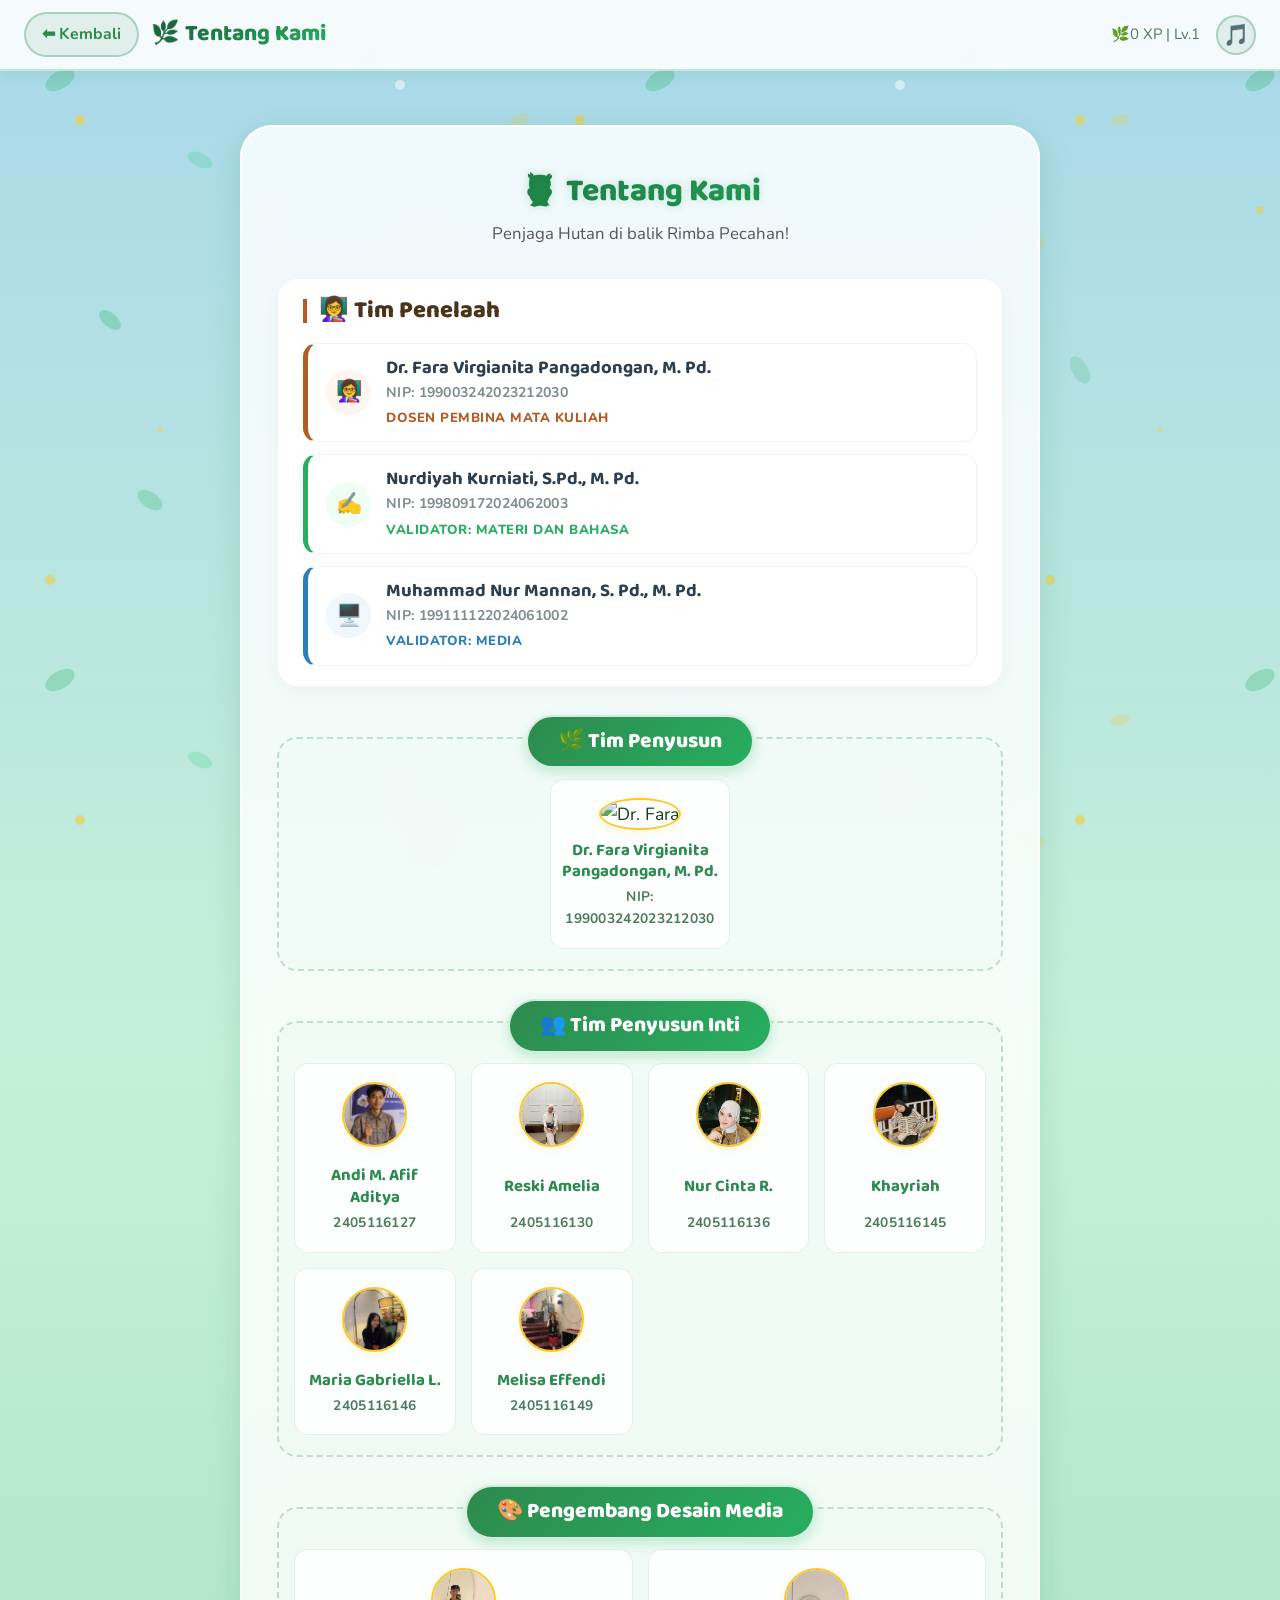
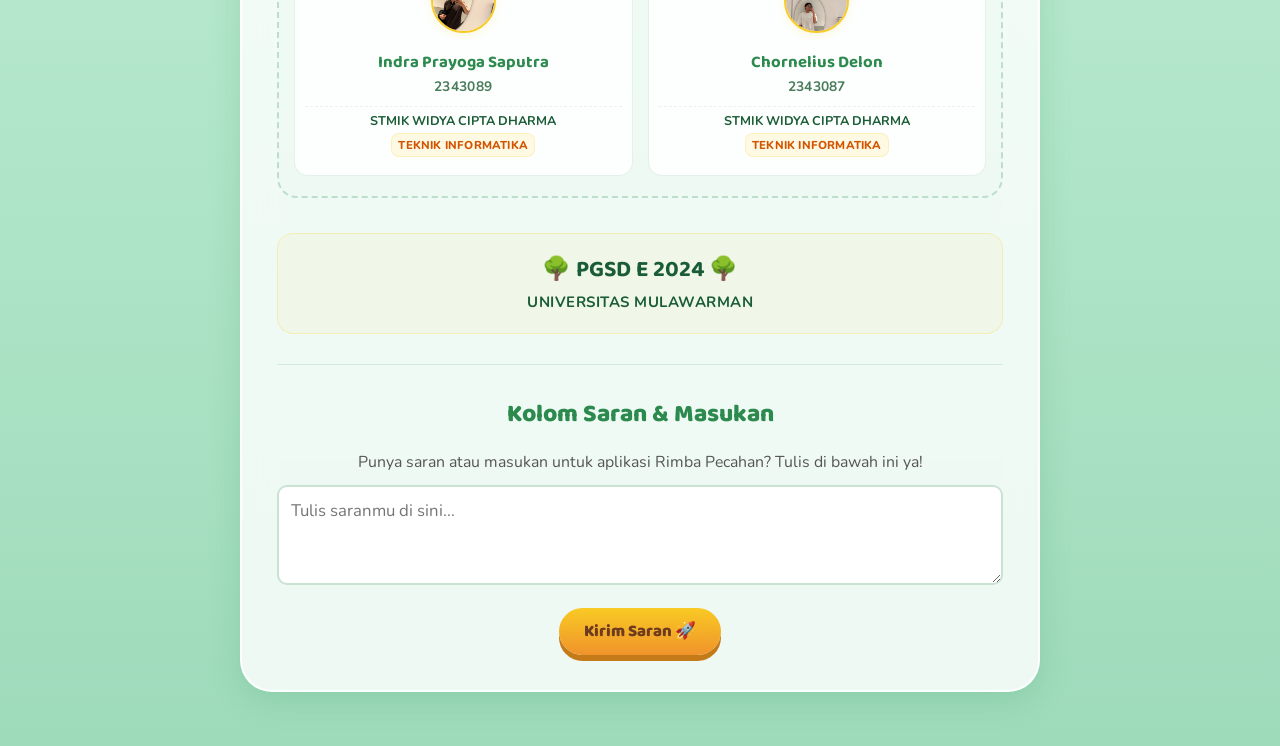
==== commit c86fc20f: "Add files via upload" ====
--- a/about.html
+++ b/about.html
@@ -49,25 +49,14 @@
             text-align: left;
             transition: transform 0.2s ease;
         }
-        .reviewer-card:hover {
-            transform: translateY(-2px);
-        }
+        .reviewer-card:hover { transform: translateY(-2px); }
         .reviewer-card:last-child { margin-bottom: 0; }
         
         .reviewer-card.border-brown { border-left: 5px solid #b35c24; }
         .reviewer-card.border-green { border-left: 5px solid #27ae60; }
         .reviewer-card.border-blue { border-left: 5px solid #2980b9; }
 
-        .reviewer-icon {
-            width: 45px;
-            height: 45px;
-            border-radius: 50%;
-            display: flex;
-            align-items: center;
-            justify-content: center;
-            font-size: 1.2rem;
-            flex-shrink: 0;
-        }
+        .reviewer-icon { width: 45px; height: 45px; border-radius: 50%; display: flex; align-items: center; justify-content: center; font-size: 1.2rem; flex-shrink: 0; }
         .reviewer-card.border-brown .reviewer-icon { background: #fdf5ef; }
         .reviewer-card.border-green .reviewer-icon { background: #effdf4; }
         .reviewer-card.border-blue .reviewer-icon { background: #eff7fd; }
@@ -119,6 +108,18 @@
             margin-top: 5px; 
         }
 
+        /* Khusus untuk menengahkan satu kartu (Dr. Fara) */
+        .dev-grid-center {
+            display: flex;
+            justify-content: center;
+            flex-wrap: wrap;
+            gap: 15px;
+            margin-top: 5px;
+        }
+        .dev-grid-center .dev-member {
+            width: 180px; /* Ukuran proporsional agar tidak terlalu lebar */
+        }
+
         .dev-member { 
             background: rgba(255, 255, 255, 0.9); 
             padding: 18px 10px; 
@@ -221,14 +222,19 @@
                 </div>
                 
                 <div class="team-wrapper">
-                    <div class="team-badge">🌿 Tim Pengembang Inti</div>
-                    <div class="dev-grid">
+                    <div class="team-badge">🌿 Tim Penyusun</div>
+                    <div class="dev-grid-center">
                         <div class="dev-member">
                             <div class="dev-ava"><img src="img/fara.jpg" alt="Dr. Fara"></div>
                             <div class="dev-name">Dr. Fara Virgianita Pangadongan, M. Pd.</div>
                             <div class="dev-nim">NIP: 199003242023212030</div>
                         </div>
-
+                    </div> 
+                </div>
+
+                <div class="team-wrapper">
+                    <div class="team-badge">👥 Tim Penyusun Inti</div>
+                    <div class="dev-grid">
                         <div class="dev-member">
                             <div class="dev-ava"><img src="img/andi.jpg" alt="Andi"></div>
                             <div class="dev-name">Andi M. Afif Aditya</div>
@@ -280,7 +286,7 @@
                             <div>
                                 <div class="dev-ava"><img src="img/delon.jpg" alt="Delon"></div>
                                 <div class="dev-name">Chornelius Delon</div>
-                                <div class="dev-nim">2343089</div>
+                                <div class="dev-nim">2343087</div>
                             </div>
                             <div>
                                 <div class="dev-univ">STMIK WIDYA CIPTA DHARMA</div>
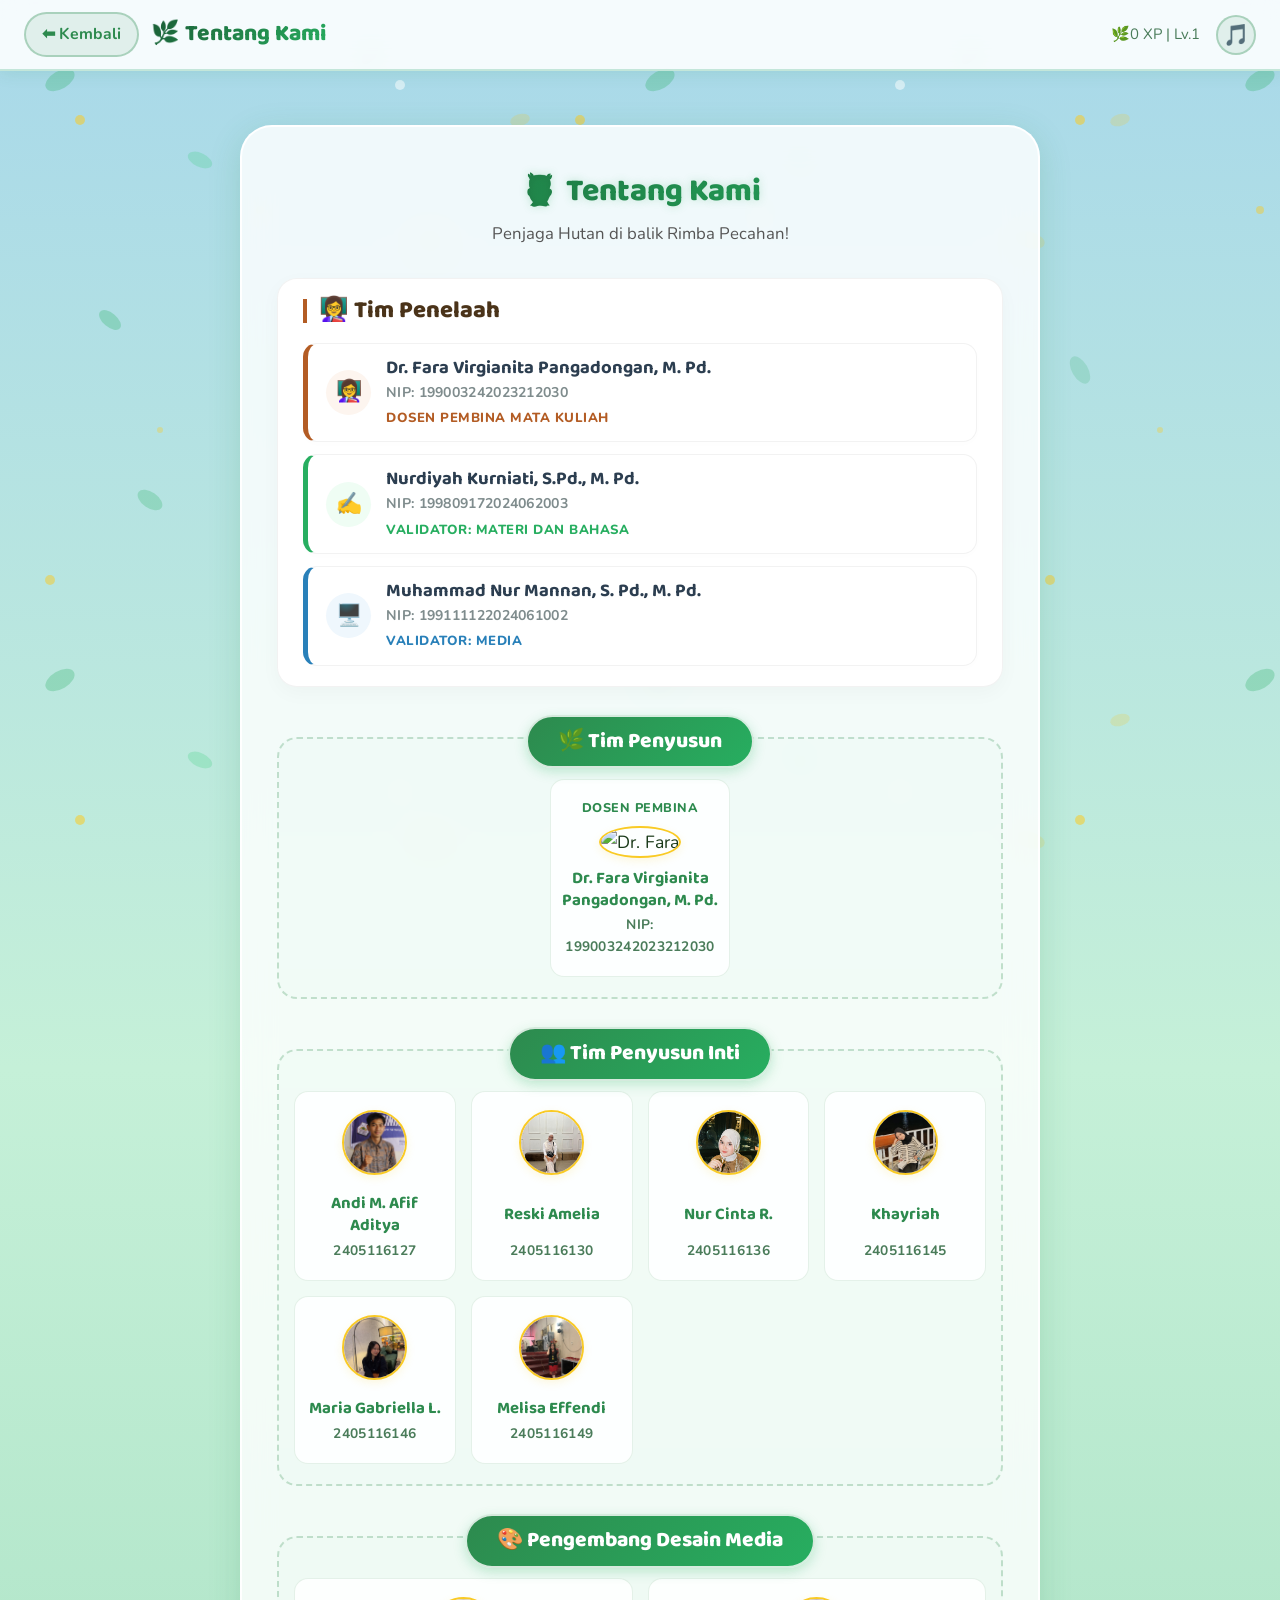
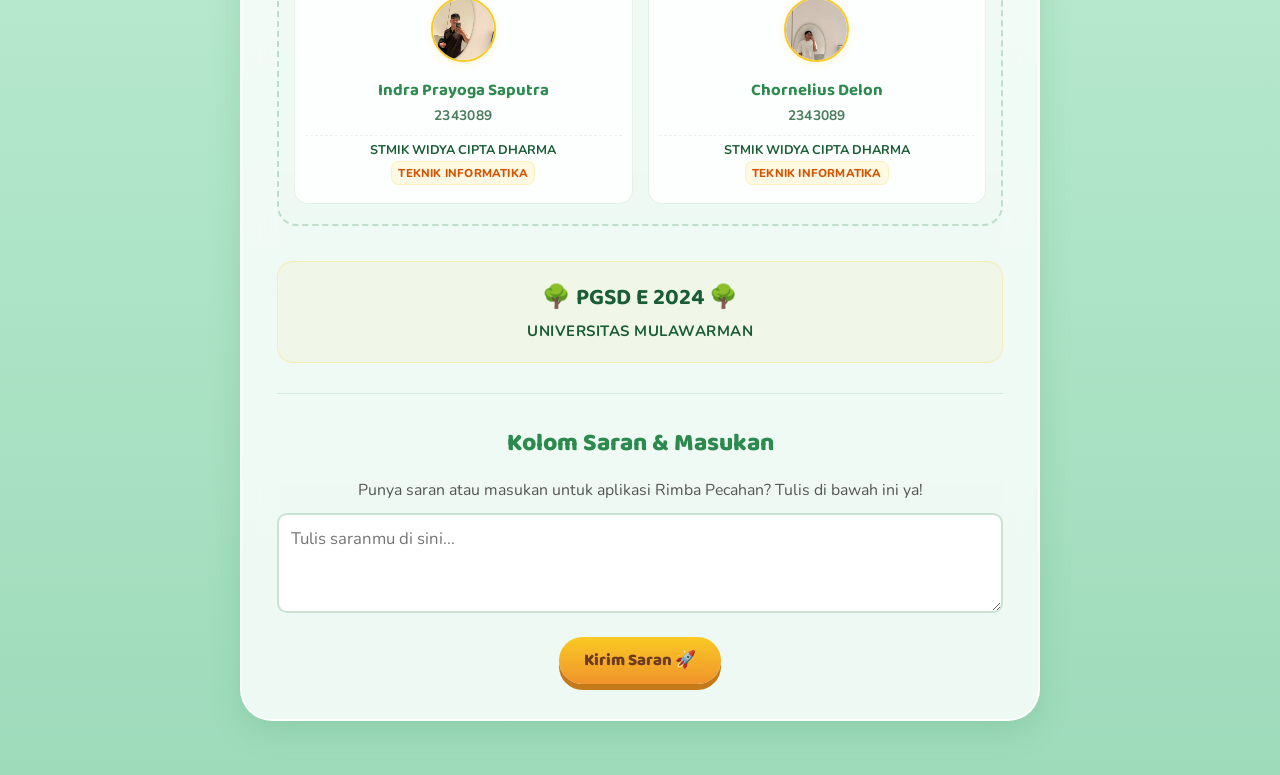
==== commit d848eb2b: "Add files via upload" ====
--- a/about.html
+++ b/about.html
@@ -108,7 +108,7 @@
             margin-top: 5px; 
         }
 
-        /* Khusus untuk menengahkan satu kartu (Dr. Fara) */
+        /* Centering untuk grid Dr. Fara */
         .dev-grid-center {
             display: flex;
             justify-content: center;
@@ -117,7 +117,18 @@
             margin-top: 5px;
         }
         .dev-grid-center .dev-member {
-            width: 180px; /* Ukuran proporsional agar tidak terlalu lebar */
+            width: 180px;
+        }
+
+        /* Label Peran di Atas Foto */
+        .member-title-top {
+            font-size: 0.72rem;
+            font-weight: 800;
+            color: var(--forest-mid);
+            text-transform: uppercase;
+            letter-spacing: 0.5px;
+            margin-bottom: 8px;
+            display: block;
         }
 
         .dev-member { 
@@ -225,9 +236,12 @@
                     <div class="team-badge">🌿 Tim Penyusun</div>
                     <div class="dev-grid-center">
                         <div class="dev-member">
-                            <div class="dev-ava"><img src="img/fara.jpg" alt="Dr. Fara"></div>
-                            <div class="dev-name">Dr. Fara Virgianita Pangadongan, M. Pd.</div>
-                            <div class="dev-nim">NIP: 199003242023212030</div>
+                            <div>
+                                <span class="member-title-top">Dosen Pembina</span>
+                                <div class="dev-ava"><img src="img/fara.jpg" alt="Dr. Fara"></div>
+                                <div class="dev-name">Dr. Fara Virgianita Pangadongan, M. Pd.</div>
+                                <div class="dev-nim">NIP: 199003242023212030</div>
+                            </div>
                         </div>
                     </div> 
                 </div>
@@ -286,7 +300,7 @@
                             <div>
                                 <div class="dev-ava"><img src="img/delon.jpg" alt="Delon"></div>
                                 <div class="dev-name">Chornelius Delon</div>
-                                <div class="dev-nim">2343087</div>
+                                <div class="dev-nim">2343089</div>
                             </div>
                             <div>
                                 <div class="dev-univ">STMIK WIDYA CIPTA DHARMA</div>
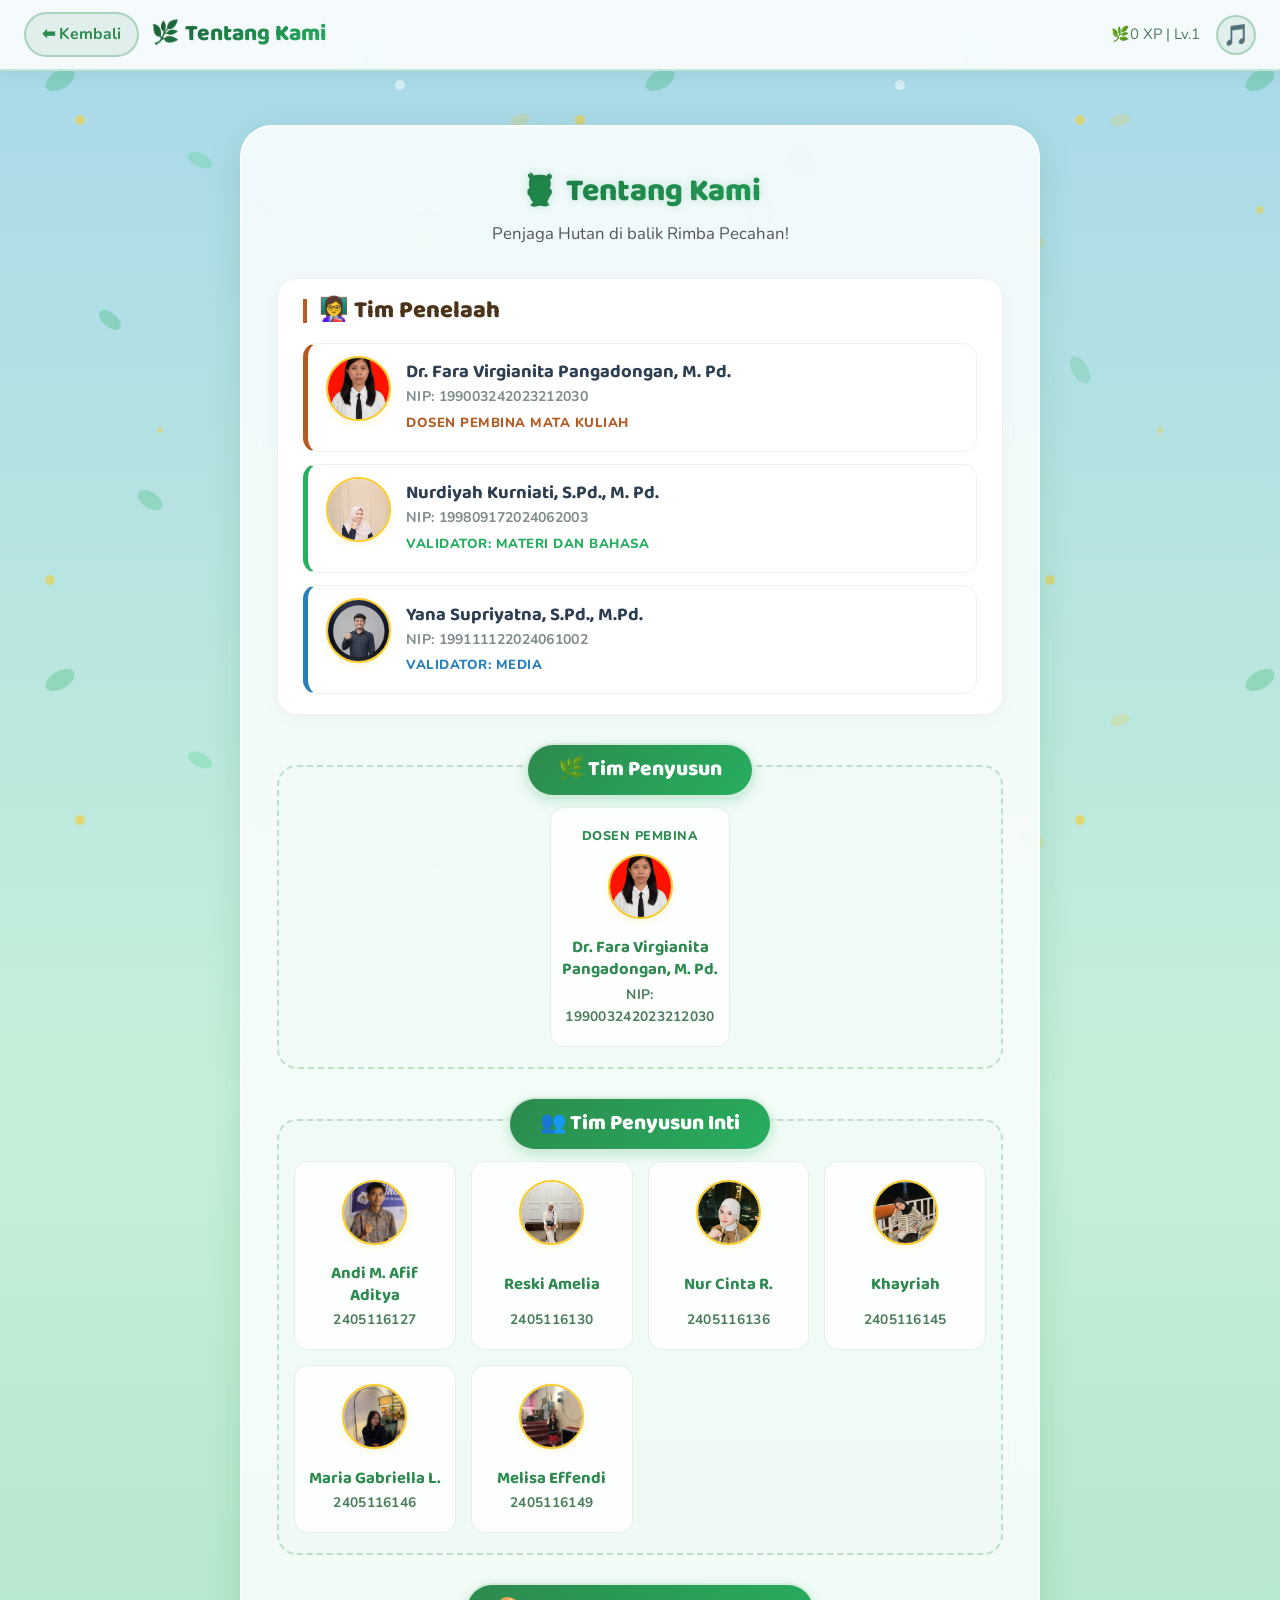
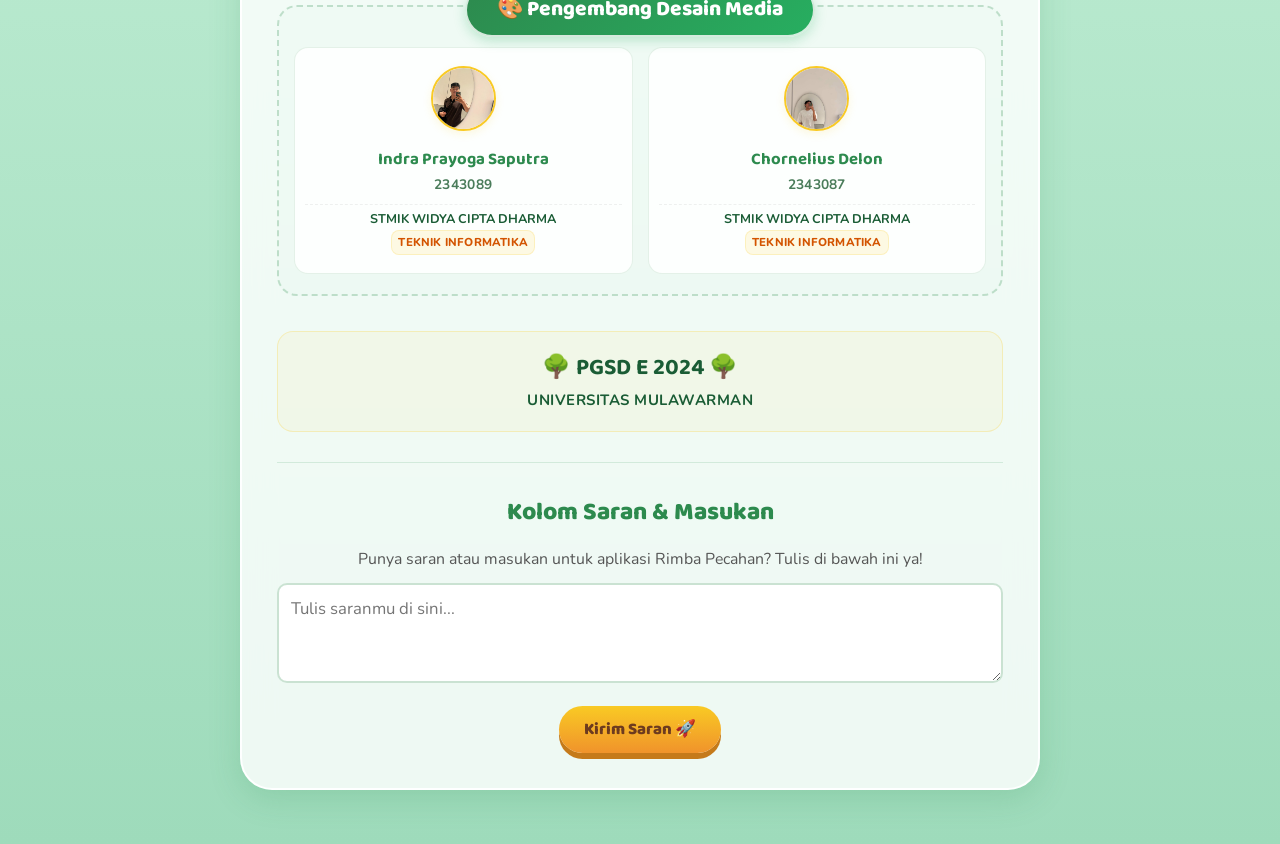
==== commit 48391325: "Add files via upload" ====
--- a/about.html
+++ b/about.html
@@ -205,7 +205,7 @@
                     <div class="penelaah-title">👩‍🏫 Tim Penelaah</div>
                     
                     <div class="reviewer-card border-brown">
-                        <div class="reviewer-icon">👩‍🏫</div>
+                        <div class="dev-ava"><img src="img/fara.png" alt="Dr. Fara"></div>
                         <div class="reviewer-info">
                             <div class="reviewer-name">Dr. Fara Virgianita Pangadongan, M. Pd.</div>
                             <div class="reviewer-nip">NIP: 199003242023212030</div>
@@ -214,7 +214,7 @@
                     </div>
 
                     <div class="reviewer-card border-green">
-                        <div class="reviewer-icon">✍️</div>
+                        <div class="dev-ava"><img src="img/nurdiyah.jpeg" alt="Dr. Fara"></div>
                         <div class="reviewer-info">
                             <div class="reviewer-name">Nurdiyah Kurniati, S.Pd., M. Pd.</div>
                             <div class="reviewer-nip">NIP: 199809172024062003</div>
@@ -223,9 +223,9 @@
                     </div>
 
                     <div class="reviewer-card border-blue">
-                        <div class="reviewer-icon">🖥️</div>
+                        <div class="dev-ava"><img src="img/yana.jpg" alt="Dr. Fara"></div>
                         <div class="reviewer-info">
-                            <div class="reviewer-name">Muhammad Nur Mannan, S. Pd., M. Pd.</div>
+                            <div class="reviewer-name">Yana Supriyatna, S.Pd., M.Pd.</div>
                             <div class="reviewer-nip">NIP: 199111122024061002</div>
                             <div class="reviewer-role">Validator: Media</div>
                         </div>
@@ -238,7 +238,7 @@
                         <div class="dev-member">
                             <div>
                                 <span class="member-title-top">Dosen Pembina</span>
-                                <div class="dev-ava"><img src="img/fara.jpg" alt="Dr. Fara"></div>
+                                <div class="dev-ava"><img src="img/fara.png" alt="Dr. Fara"></div>
                                 <div class="dev-name">Dr. Fara Virgianita Pangadongan, M. Pd.</div>
                                 <div class="dev-nim">NIP: 199003242023212030</div>
                             </div>
@@ -300,7 +300,7 @@
                             <div>
                                 <div class="dev-ava"><img src="img/delon.jpg" alt="Delon"></div>
                                 <div class="dev-name">Chornelius Delon</div>
-                                <div class="dev-nim">2343089</div>
+                                <div class="dev-nim">2343087</div>
                             </div>
                             <div>
                                 <div class="dev-univ">STMIK WIDYA CIPTA DHARMA</div>
